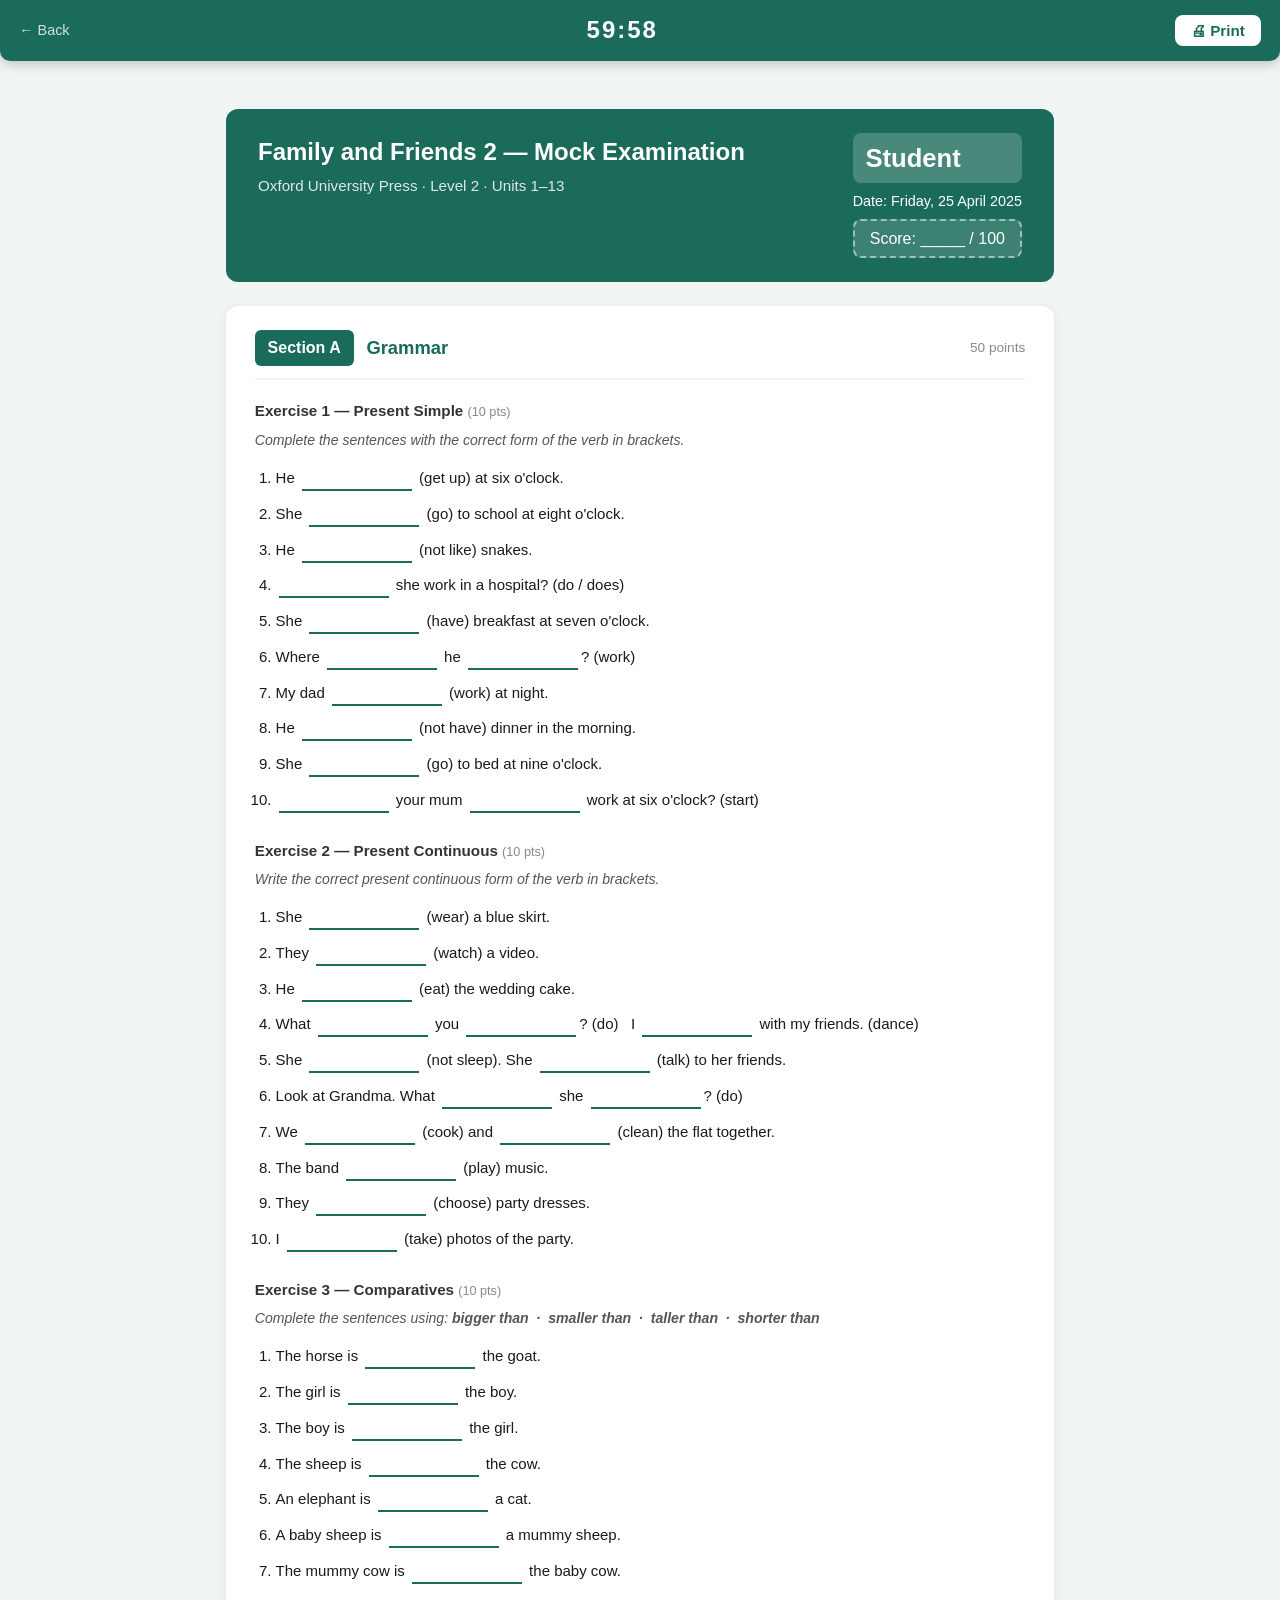
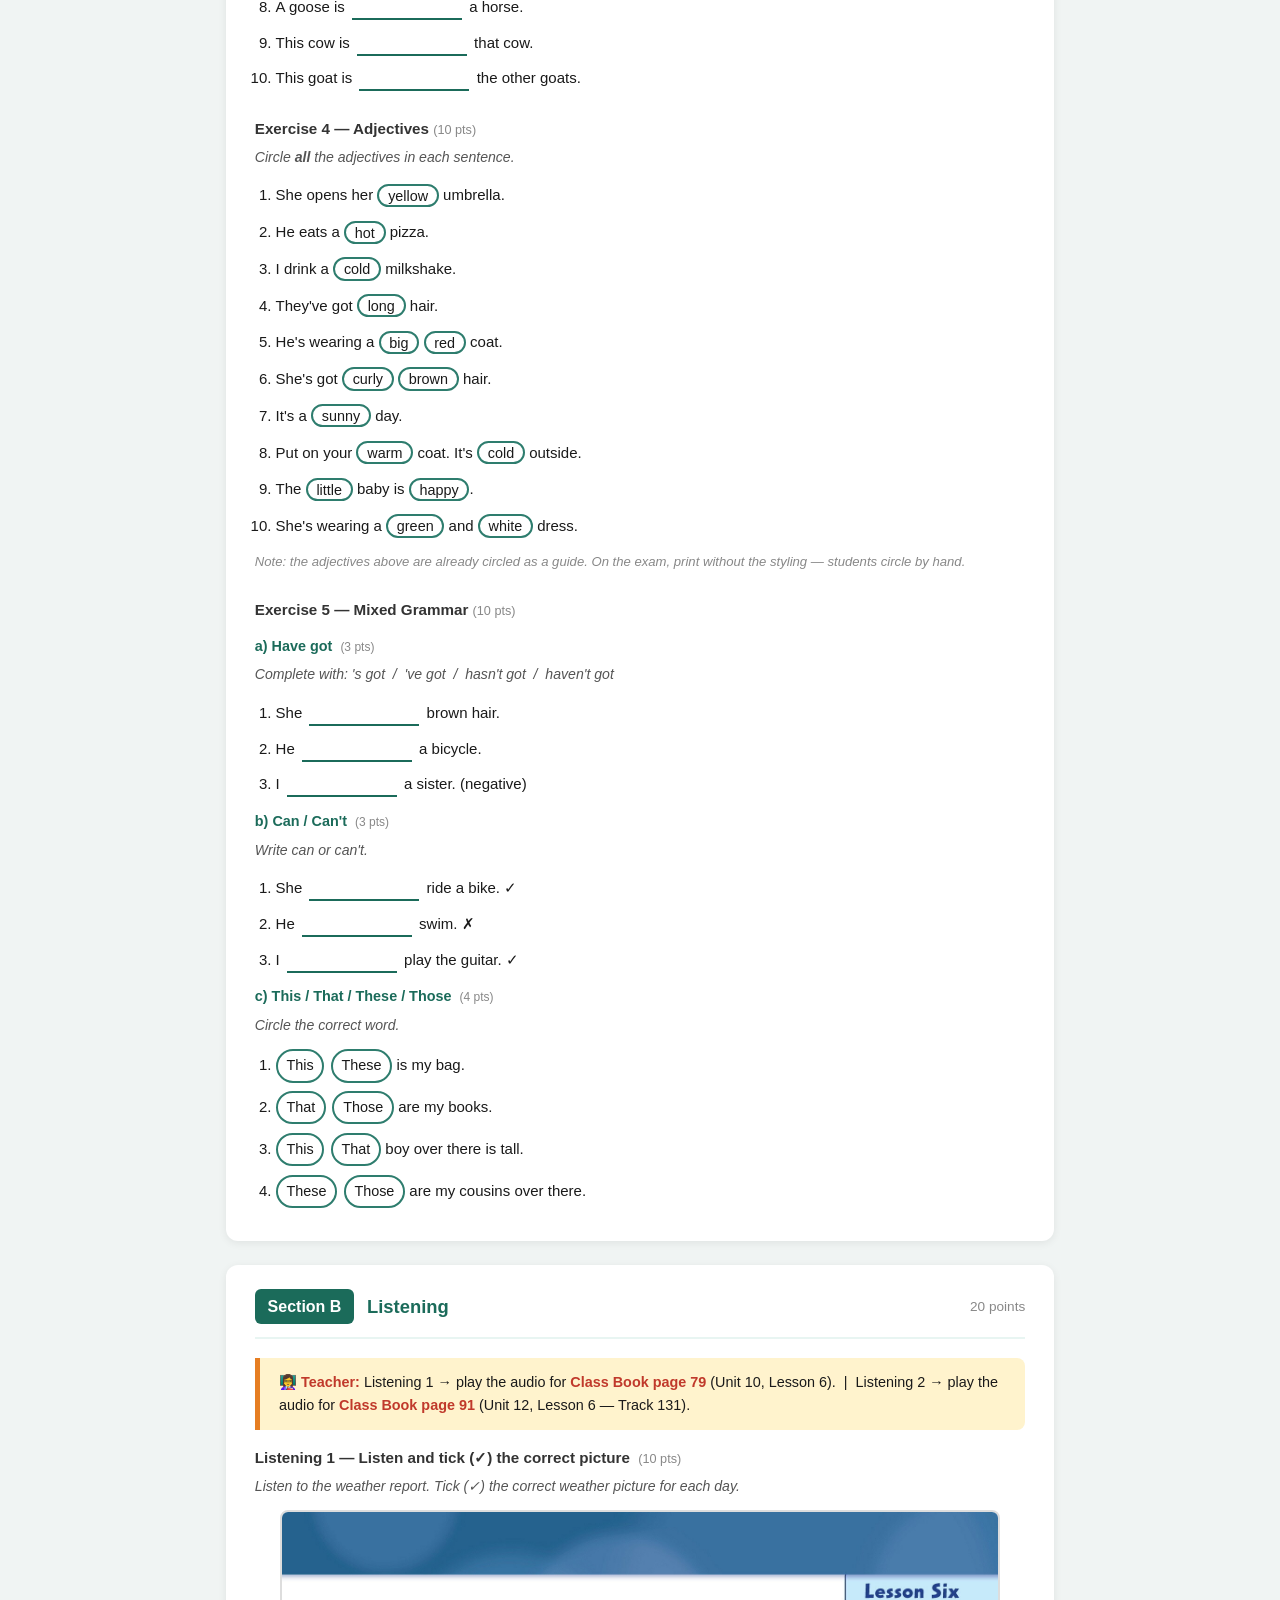
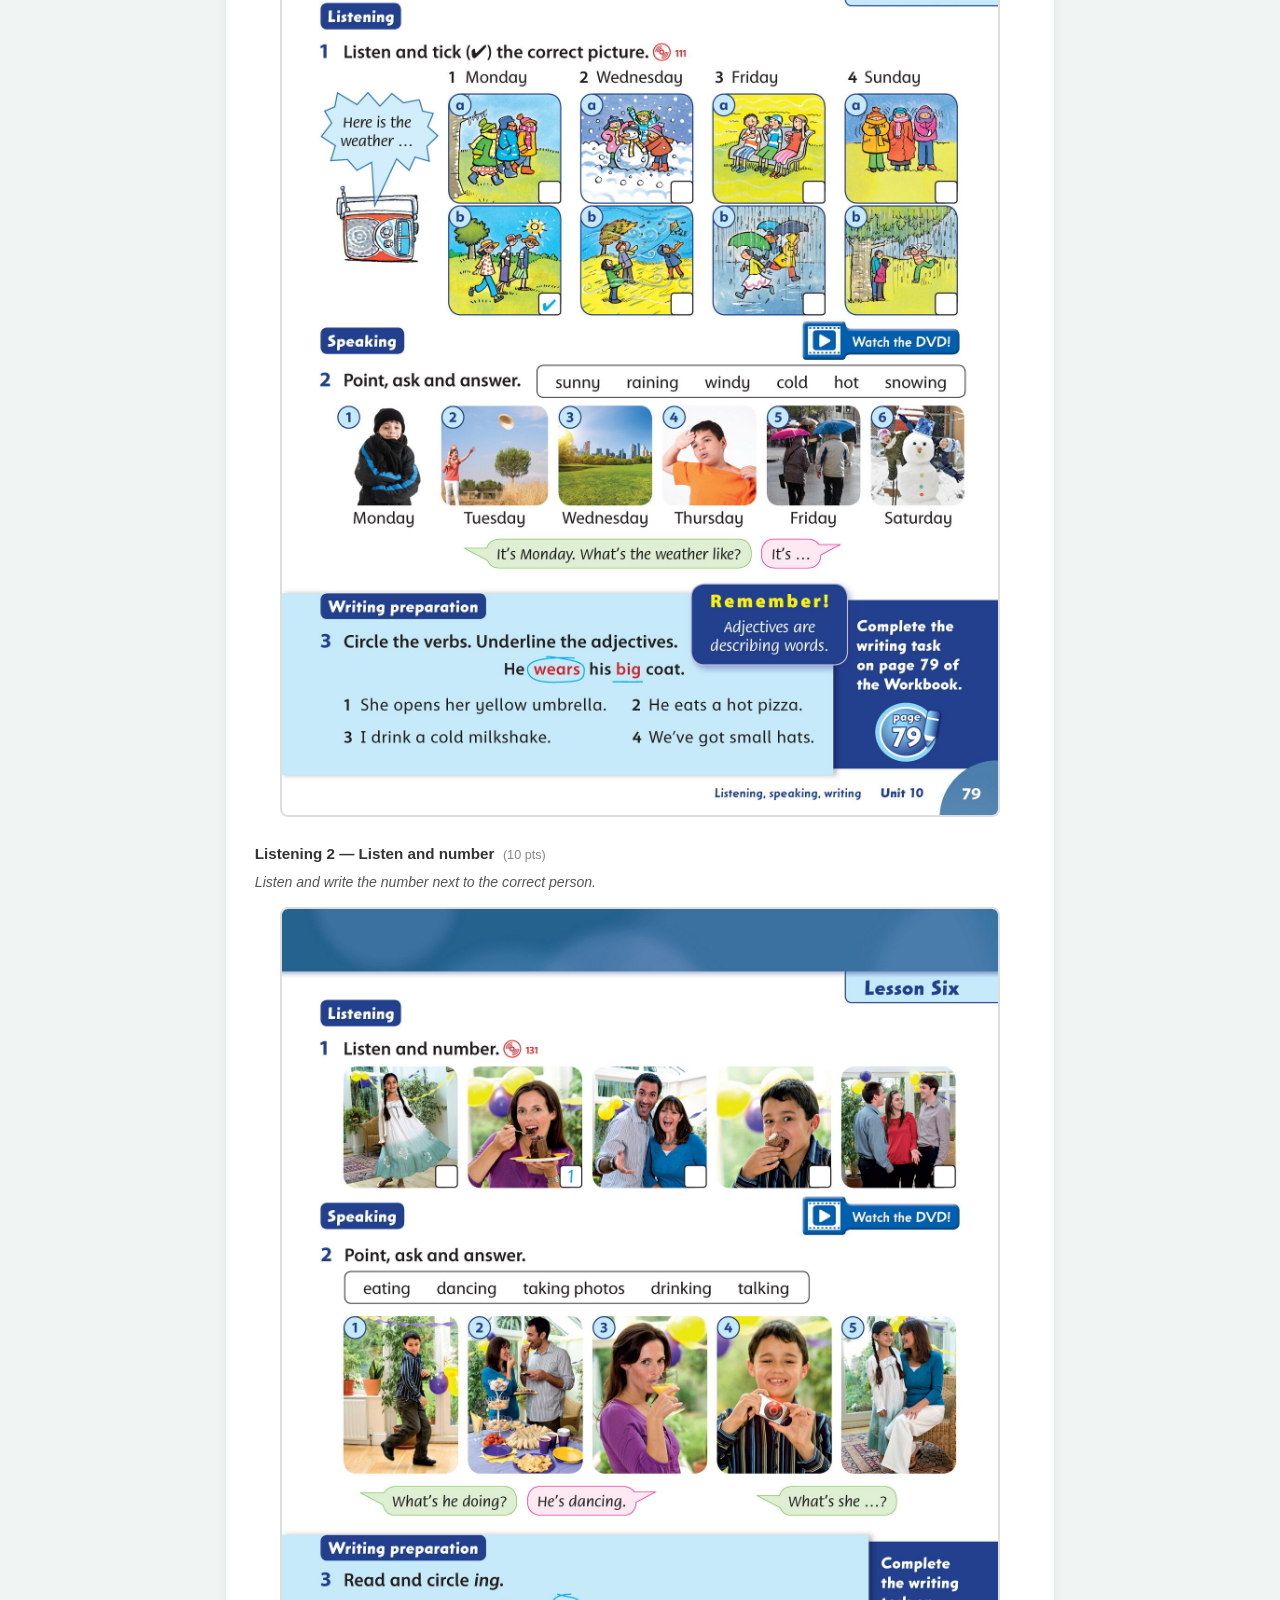
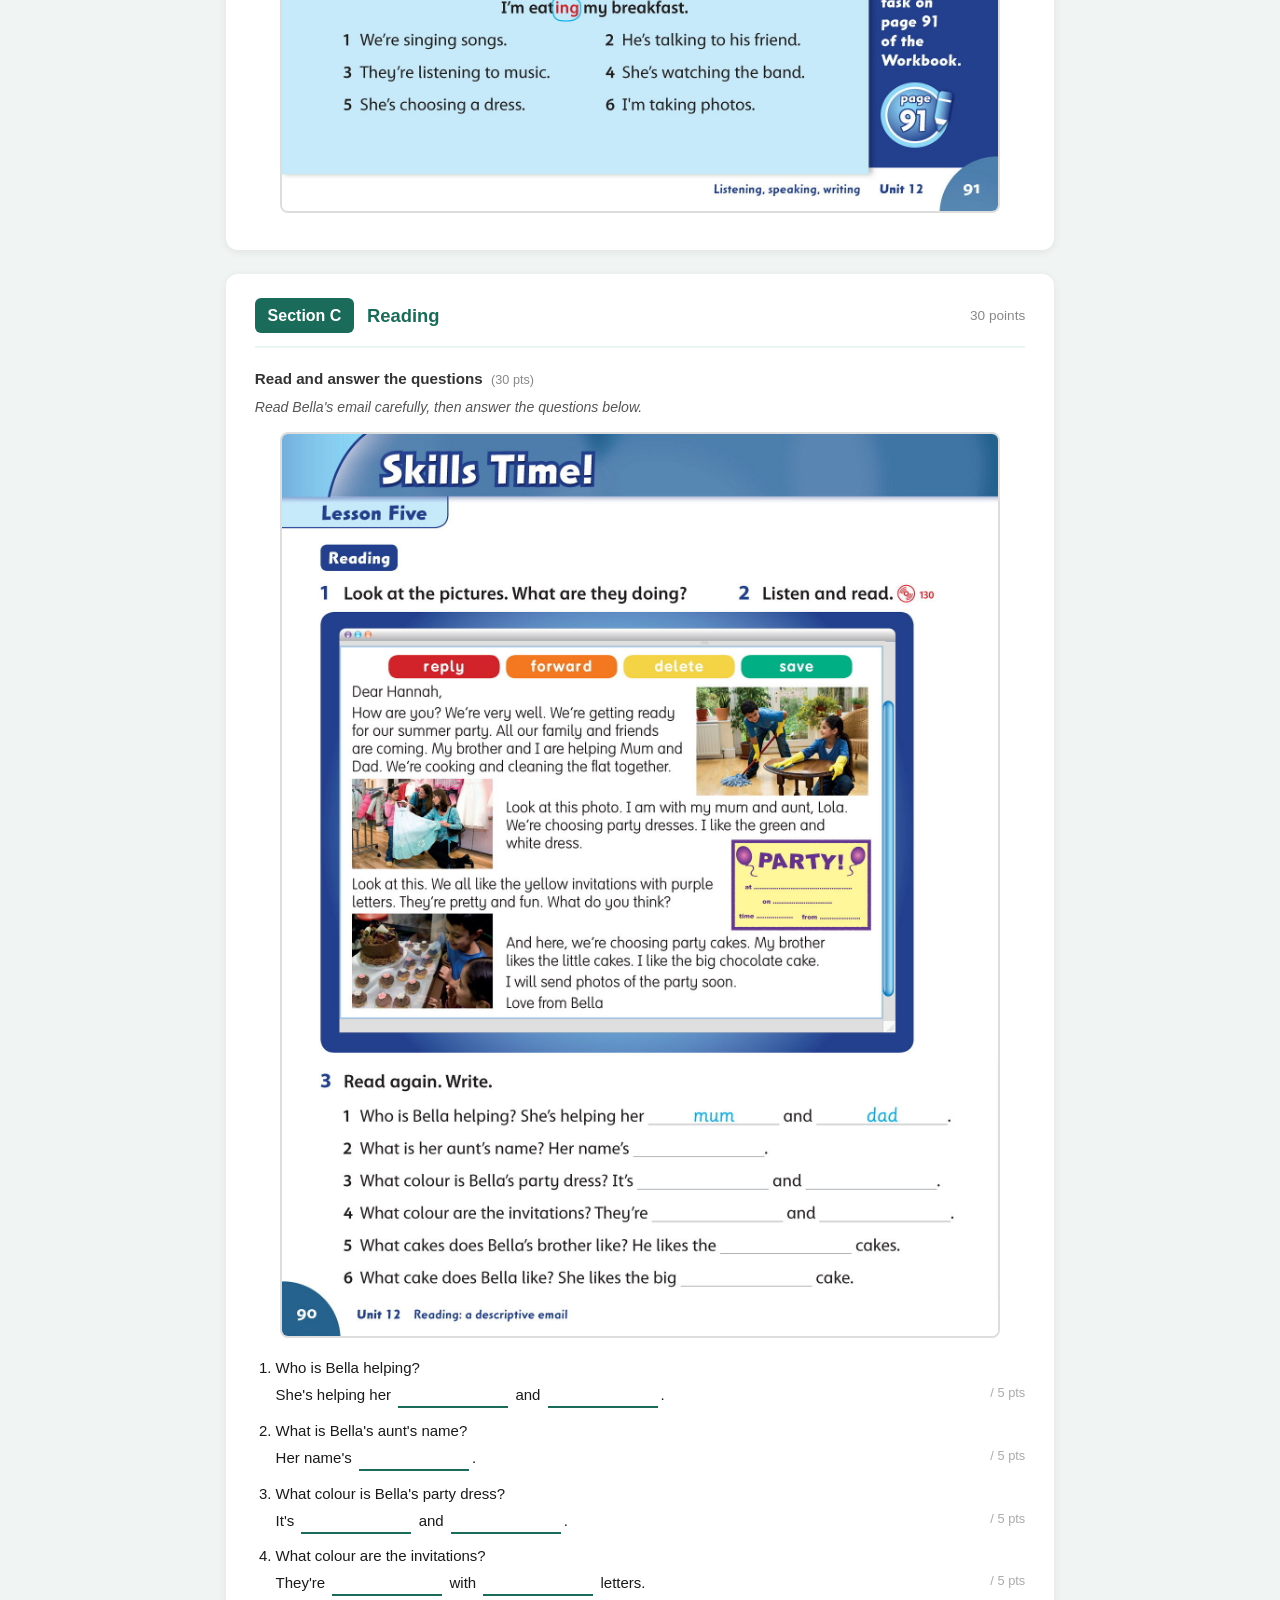
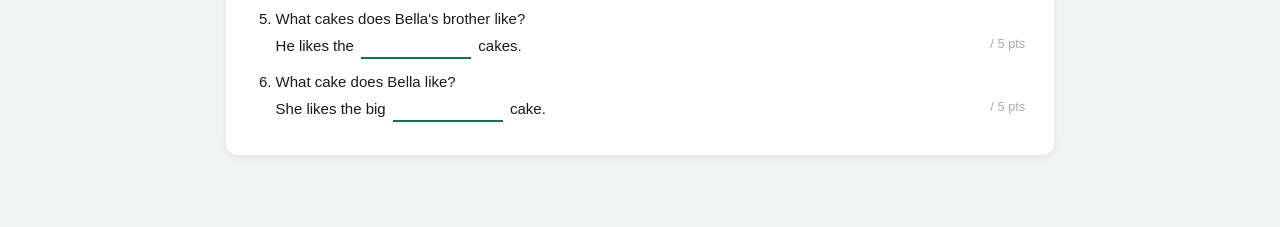
==== exam.html @ 2bf09432 "Add Family and Friends 2 mock exam for Yahya, Mohammed, Mehmet, Feysal HTML/CSS/JS mock exam coverin" ====
<!DOCTYPE html>
<html lang="en">
<head>
  <meta charset="UTF-8">
  <meta name="viewport" content="width=device-width, initial-scale=1.0">
  <title>Mock Exam</title>
  <link rel="stylesheet" href="css/style.css">
</head>
<body>

  <!-- Sticky toolbar (hidden on print) -->
  <div class="toolbar">
    <a href="index.html" class="back-link">← Back</a>
    <span id="timer">60:00</span>
    <button id="print-btn" class="print-btn">🖨 Print</button>
  </div>

  <div class="exam-wrapper">

    <!-- Exam header -->
    <div class="exam-header">
      <div>
        <h1>Family and Friends 2 — Mock Examination</h1>
        <p class="level">Oxford University Press · Level 2 · Units 1–13</p>
      </div>
      <div class="exam-meta">
        <span class="student-name-display" id="student-name">Student</span>
        <span>Date: Friday, 25 April 2025</span>
        <span class="score-box">Score: _____ / 100</span>
      </div>
    </div>

    <!-- ══════════════════════════════════════════════
         SECTION A — GRAMMAR  (50 pts)
    ══════════════════════════════════════════════ -->
    <div class="section">
      <div class="section-header">
        <span class="section-badge">Section A</span>
        <h2>Grammar</h2>
        <span class="pts">50 points</span>
      </div>

      <!-- Exercise 1 – Present Simple -->
      <div class="exercise">
        <h3>Exercise 1 — Present Simple <small style="font-weight:400;color:#888;">(10 pts)</small></h3>
        <p class="instruction">Complete the sentences with the correct form of the verb in brackets.</p>
        <ol>
          <li>He <span class="blank"></span> (get up) at six o'clock.</li>
          <li>She <span class="blank"></span> (go) to school at eight o'clock.</li>
          <li>He <span class="blank"></span> (not like) snakes.</li>
          <li><span class="blank"></span> she work in a hospital? (do / does)</li>
          <li>She <span class="blank"></span> (have) breakfast at seven o'clock.</li>
          <li>Where <span class="blank"></span> he <span class="blank"></span>? (work)</li>
          <li>My dad <span class="blank"></span> (work) at night.</li>
          <li>He <span class="blank"></span> (not have) dinner in the morning.</li>
          <li>She <span class="blank"></span> (go) to bed at nine o'clock.</li>
          <li><span class="blank"></span> your mum <span class="blank"></span> work at six o'clock? (start)</li>
        </ol>
      </div>

      <!-- Exercise 2 – Present Continuous -->
      <div class="exercise">
        <h3>Exercise 2 — Present Continuous <small style="font-weight:400;color:#888;">(10 pts)</small></h3>
        <p class="instruction">Write the correct present continuous form of the verb in brackets.</p>
        <ol>
          <li>She <span class="blank"></span> (wear) a blue skirt.</li>
          <li>They <span class="blank"></span> (watch) a video.</li>
          <li>He <span class="blank"></span> (eat) the wedding cake.</li>
          <li>What <span class="blank"></span> you <span class="blank"></span>? (do) &nbsp; I <span class="blank"></span> with my friends. (dance)</li>
          <li>She <span class="blank"></span> (not sleep). She <span class="blank"></span> (talk) to her friends.</li>
          <li>Look at Grandma. What <span class="blank"></span> she <span class="blank"></span>? (do)</li>
          <li>We <span class="blank"></span> (cook) and <span class="blank"></span> (clean) the flat together.</li>
          <li>The band <span class="blank"></span> (play) music.</li>
          <li>They <span class="blank"></span> (choose) party dresses.</li>
          <li>I <span class="blank"></span> (take) photos of the party.</li>
        </ol>
      </div>

      <!-- Exercise 3 – Comparatives -->
      <div class="exercise">
        <h3>Exercise 3 — Comparatives <small style="font-weight:400;color:#888;">(10 pts)</small></h3>
        <p class="instruction">Complete the sentences using: <strong>bigger than &nbsp;·&nbsp; smaller than &nbsp;·&nbsp; taller than &nbsp;·&nbsp; shorter than</strong></p>
        <ol>
          <li>The horse is <span class="blank"></span> the goat.</li>
          <li>The girl is <span class="blank"></span> the boy.</li>
          <li>The boy is <span class="blank"></span> the girl.</li>
          <li>The sheep is <span class="blank"></span> the cow.</li>
          <li>An elephant is <span class="blank"></span> a cat.</li>
          <li>A baby sheep is <span class="blank"></span> a mummy sheep.</li>
          <li>The mummy cow is <span class="blank"></span> the baby cow.</li>
          <li>A goose is <span class="blank"></span> a horse.</li>
          <li>This cow is <span class="blank"></span> that cow.</li>
          <li>This goat is <span class="blank"></span> the other goats.</li>
        </ol>
      </div>

      <!-- Exercise 4 – Adjectives -->
      <div class="exercise">
        <h3>Exercise 4 — Adjectives <small style="font-weight:400;color:#888;">(10 pts)</small></h3>
        <p class="instruction">Circle <strong>all</strong> the adjectives in each sentence.</p>
        <ol>
          <li>She opens her <span class="choice">yellow</span> umbrella.</li>
          <li>He eats a <span class="choice">hot</span> pizza.</li>
          <li>I drink a <span class="choice">cold</span> milkshake.</li>
          <li>They've got <span class="choice">long</span> hair.</li>
          <li>He's wearing a <span class="choice">big</span> <span class="choice">red</span> coat.</li>
          <li>She's got <span class="choice">curly</span> <span class="choice">brown</span> hair.</li>
          <li>It's a <span class="choice">sunny</span> day.</li>
          <li>Put on your <span class="choice">warm</span> coat. It's <span class="choice">cold</span> outside.</li>
          <li>The <span class="choice">little</span> baby is <span class="choice">happy</span>.</li>
          <li>She's wearing a <span class="choice">green</span> and <span class="choice">white</span> dress.</li>
        </ol>
        <p style="margin-top:.7rem;font-size:.82rem;color:#888;font-style:italic;">Note: the adjectives above are already circled as a guide. On the exam, print without the styling — students circle by hand.</p>
      </div>

      <!-- Exercise 5 – Mixed -->
      <div class="exercise">
        <h3>Exercise 5 — Mixed Grammar <small style="font-weight:400;color:#888;">(10 pts)</small></h3>

        <p class="sub-label">a) Have got &nbsp;<small style="font-weight:400;color:#888;">(3 pts)</small></p>
        <p class="instruction">Complete with: <em>'s got &nbsp;/&nbsp; 've got &nbsp;/&nbsp; hasn't got &nbsp;/&nbsp; haven't got</em></p>
        <ol>
          <li>She <span class="blank"></span> brown hair.</li>
          <li>He <span class="blank"></span> a bicycle.</li>
          <li>I <span class="blank"></span> a sister. (negative)</li>
        </ol>

        <p class="sub-label">b) Can / Can't &nbsp;<small style="font-weight:400;color:#888;">(3 pts)</small></p>
        <p class="instruction">Write <em>can</em> or <em>can't</em>.</p>
        <ol>
          <li>She <span class="blank"></span> ride a bike. ✓</li>
          <li>He <span class="blank"></span> swim. ✗</li>
          <li>I <span class="blank"></span> play the guitar. ✓</li>
        </ol>

        <p class="sub-label">c) This / That / These / Those &nbsp;<small style="font-weight:400;color:#888;">(4 pts)</small></p>
        <p class="instruction">Circle the correct word.</p>
        <ol>
          <li><span class="choices"><span class="choice">This</span><span class="choice">These</span></span> is my bag.</li>
          <li><span class="choices"><span class="choice">That</span><span class="choice">Those</span></span> are my books.</li>
          <li><span class="choices"><span class="choice">This</span><span class="choice">That</span></span> boy over there is tall.</li>
          <li><span class="choices"><span class="choice">These</span><span class="choice">Those</span></span> are my cousins over there.</li>
        </ol>
      </div>
    </div><!-- /Section A -->


    <!-- ══════════════════════════════════════════════
         SECTION B — LISTENING  (20 pts)
    ══════════════════════════════════════════════ -->
    <div class="section section-listening">
      <div class="section-header">
        <span class="section-badge">Section B</span>
        <h2>Listening</h2>
        <span class="pts">20 points</span>
      </div>

      <!-- Teacher note – hidden on print -->
      <div class="teacher-note">
        <strong>👩‍🏫 Teacher:</strong>
        Listening 1 → play the audio for <strong>Class Book page 79</strong> (Unit 10, Lesson 6). &nbsp;|&nbsp;
        Listening 2 → play the audio for <strong>Class Book page 91</strong> (Unit 12, Lesson 6 — Track 131).
      </div>

      <!-- Listening 1 -->
      <div class="exercise">
        <h3>Listening 1 — Listen and tick (✓) the correct picture &nbsp;<small style="font-weight:400;color:#888;">(10 pts)</small></h3>
        <p class="instruction">Listen to the weather report. Tick (✓) the correct weather picture for each day.</p>
        <img src="images/listening1.jpg" alt="Listening Exercise 1 — Weather" class="exercise-img">
      </div>

      <!-- Listening 2 -->
      <div class="exercise">
        <h3>Listening 2 — Listen and number &nbsp;<small style="font-weight:400;color:#888;">(10 pts)</small></h3>
        <p class="instruction">Listen and write the number next to the correct person.</p>
        <img src="images/listening2.jpg" alt="Listening Exercise 2 — Party activities" class="exercise-img">
      </div>
    </div><!-- /Section B -->


    <!-- ══════════════════════════════════════════════
         SECTION C — READING  (30 pts)
    ══════════════════════════════════════════════ -->
    <div class="section section-reading">
      <div class="section-header">
        <span class="section-badge">Section C</span>
        <h2>Reading</h2>
        <span class="pts">30 points</span>
      </div>

      <div class="exercise">
        <h3>Read and answer the questions &nbsp;<small style="font-weight:400;color:#888;">(30 pts)</small></h3>
        <p class="instruction">Read Bella's email carefully, then answer the questions below.</p>

        <img src="images/reading.jpg" alt="Reading — Bella's email" class="exercise-img">

        <ol class="reading-questions">
          <li>
            Who is Bella helping? <br>
            She's helping her <span class="blank"></span> and <span class="blank"></span>.
            <span style="float:right;color:#aaa;font-size:.8rem;">/ 5 pts</span>
          </li>
          <li>
            What is Bella's aunt's name? <br>
            Her name's <span class="blank"></span>.
            <span style="float:right;color:#aaa;font-size:.8rem;">/ 5 pts</span>
          </li>
          <li>
            What colour is Bella's party dress? <br>
            It's <span class="blank"></span> and <span class="blank"></span>.
            <span style="float:right;color:#aaa;font-size:.8rem;">/ 5 pts</span>
          </li>
          <li>
            What colour are the invitations? <br>
            They're <span class="blank"></span> with <span class="blank"></span> letters.
            <span style="float:right;color:#aaa;font-size:.8rem;">/ 5 pts</span>
          </li>
          <li>
            What cakes does Bella's brother like? <br>
            He likes the <span class="blank"></span> cakes.
            <span style="float:right;color:#aaa;font-size:.8rem;">/ 5 pts</span>
          </li>
          <li>
            What cake does Bella like? <br>
            She likes the big <span class="blank"></span> cake.
            <span style="float:right;color:#aaa;font-size:.8rem;">/ 5 pts</span>
          </li>
        </ol>
      </div>
    </div><!-- /Section C -->

  </div><!-- /exam-wrapper -->

  <script src="js/script.js"></script>
</body>
</html>
---- css/style.css ----
/* ─── Reset & Base ─────────────────────────────────────── */
*, *::before, *::after { box-sizing: border-box; margin: 0; padding: 0; }

body {
  font-family: 'Segoe UI', Arial, sans-serif;
  background: #f0f4f3;
  color: #1a1a1a;
  font-size: 15px;
  line-height: 1.6;
}

/* ─── Index Page ────────────────────────────────────────── */
.index-page {
  min-height: 100vh;
  display: flex;
  flex-direction: column;
  align-items: center;
  justify-content: center;
  padding: 2rem;
  background: linear-gradient(135deg, #1b6b5a 0%, #2e7d6e 60%, #4caf8a 100%);
}

.index-page h1 {
  color: #fff;
  font-size: 2rem;
  text-align: center;
  margin-bottom: .4rem;
  text-shadow: 0 2px 4px rgba(0,0,0,.3);
}

.index-page .subtitle {
  color: rgba(255,255,255,.85);
  font-size: 1.1rem;
  margin-bottom: 2.5rem;
  text-align: center;
}

.student-grid {
  display: grid;
  grid-template-columns: repeat(2, 1fr);
  gap: 1.2rem;
  width: 100%;
  max-width: 520px;
}

.student-btn {
  display: block;
  padding: 1.4rem 1rem;
  background: #fff;
  color: #1b6b5a;
  border-radius: 14px;
  text-align: center;
  text-decoration: none;
  font-size: 1.3rem;
  font-weight: 700;
  letter-spacing: .5px;
  box-shadow: 0 4px 18px rgba(0,0,0,.18);
  transition: transform .15s, box-shadow .15s;
}

.student-btn:hover {
  transform: translateY(-3px);
  box-shadow: 0 8px 26px rgba(0,0,0,.25);
}

.student-btn .emoji { font-size: 1.8rem; display: block; margin-bottom: .3rem; }

/* ─── Exam Page ─────────────────────────────────────────── */
.exam-wrapper {
  max-width: 860px;
  margin: 0 auto;
  padding: 1.5rem 1rem 3rem;
}

/* Sticky toolbar (screen only) */
.toolbar {
  position: sticky;
  top: 0;
  z-index: 100;
  background: #1b6b5a;
  color: #fff;
  display: flex;
  align-items: center;
  justify-content: space-between;
  padding: .7rem 1.2rem;
  border-radius: 0 0 10px 10px;
  margin-bottom: 1.5rem;
  box-shadow: 0 3px 12px rgba(0,0,0,.2);
}

.toolbar .back-link {
  color: rgba(255,255,255,.8);
  text-decoration: none;
  font-size: .9rem;
}
.toolbar .back-link:hover { color: #fff; }

#timer {
  font-size: 1.5rem;
  font-weight: 700;
  font-variant-numeric: tabular-nums;
  letter-spacing: 2px;
}

#timer.warning { color: #ff6b6b; animation: pulse 1s infinite; }
@keyframes pulse { 0%,100% { opacity:1; } 50% { opacity:.5; } }

.print-btn {
  background: #fff;
  color: #1b6b5a;
  border: none;
  border-radius: 8px;
  padding: .45rem 1rem;
  font-weight: 700;
  cursor: pointer;
  font-size: .95rem;
}
.print-btn:hover { background: #e8f5f2; }

/* Exam header card */
.exam-header {
  background: #1b6b5a;
  color: #fff;
  border-radius: 12px;
  padding: 1.5rem 2rem;
  margin-bottom: 1.5rem;
  display: grid;
  grid-template-columns: 1fr auto;
  gap: .8rem;
  align-items: start;
}

.exam-header h1 { font-size: 1.5rem; margin-bottom: .2rem; }
.exam-header .level { font-size: .95rem; opacity: .85; }

.exam-meta { display: flex; flex-direction: column; gap: .4rem; font-size: .9rem; }
.exam-meta span { white-space: nowrap; }
.meta-row { display: flex; gap: 1.5rem; align-items: center; }

.student-name-display {
  font-size: 1.6rem;
  font-weight: 800;
  background: rgba(255,255,255,.2);
  padding: .3rem .8rem;
  border-radius: 8px;
}

.score-box {
  font-size: 1rem;
  background: rgba(255,255,255,.15);
  border: 2px dashed rgba(255,255,255,.5);
  padding: .3rem .8rem;
  border-radius: 8px;
  min-width: 110px;
  text-align: center;
}

/* Teacher note banner */
.teacher-note {
  background: #fff3cd;
  border-left: 5px solid #e67e22;
  padding: .8rem 1.2rem;
  margin-bottom: 1rem;
  border-radius: 0 8px 8px 0;
  font-size: .9rem;
}
.teacher-note strong { color: #c0392b; }

/* ─── Sections ──────────────────────────────────────────── */
.section {
  background: #fff;
  border-radius: 12px;
  padding: 1.5rem 1.8rem;
  margin-bottom: 1.5rem;
  box-shadow: 0 2px 8px rgba(0,0,0,.07);
}

.section-header {
  display: flex;
  align-items: center;
  gap: .8rem;
  margin-bottom: 1.2rem;
  padding-bottom: .8rem;
  border-bottom: 2px solid #e8f5f2;
}

.section-badge {
  background: #1b6b5a;
  color: #fff;
  font-weight: 800;
  font-size: 1rem;
  padding: .3rem .8rem;
  border-radius: 6px;
  white-space: nowrap;
}

.section-header h2 { font-size: 1.15rem; color: #1b6b5a; }
.section-header .pts { margin-left: auto; font-size: .85rem; color: #888; white-space: nowrap; }

/* Exercise blocks */
.exercise { margin-bottom: 1.6rem; }
.exercise:last-child { margin-bottom: 0; }

.exercise h3 {
  font-size: .95rem;
  font-weight: 700;
  color: #333;
  margin-bottom: .3rem;
}

.exercise .instruction {
  font-style: italic;
  color: #555;
  font-size: .88rem;
  margin-bottom: .8rem;
}

.exercise ol { padding-left: 1.3rem; }
.exercise ol li { margin-bottom: .55rem; line-height: 1.8; }
.exercise ul { padding-left: 1.3rem; }
.exercise ul li { margin-bottom: .4rem; }

/* Answer blanks */
.blank {
  display: inline-block;
  border-bottom: 2px solid #1b6b5a;
  min-width: 110px;
  height: 1.4em;
  vertical-align: bottom;
  margin: 0 3px;
  background: transparent;
}

/* Circle choices */
.choices {
  display: inline-flex;
  gap: .4rem;
  flex-wrap: wrap;
}
.choice {
  border: 2px solid #2e7d6e;
  border-radius: 20px;
  padding: .1rem .55rem;
  font-size: .9rem;
  cursor: default;
}

/* Sub-exercise label */
.sub-label {
  font-weight: 700;
  font-size: .9rem;
  margin: .8rem 0 .35rem;
  color: #1b6b5a;
}

/* Tick table for listening */
.tick-table {
  width: 100%;
  border-collapse: collapse;
  font-size: .9rem;
  margin-top: .5rem;
}
.tick-table th, .tick-table td {
  border: 1.5px solid #ccc;
  padding: .45rem .7rem;
  text-align: center;
}
.tick-table th { background: #e8f5f2; font-weight: 700; }
.tick-table .tick-cell { width: 60px; }

/* Number boxes for listening 2 */
.number-boxes {
  display: flex;
  gap: .8rem;
  flex-wrap: wrap;
  margin-top: .5rem;
}
.number-box {
  border: 2px solid #2e7d6e;
  border-radius: 8px;
  padding: .4rem .8rem;
  font-size: .9rem;
  min-width: 90px;
  text-align: center;
}
.number-box .num-blank {
  display: block;
  width: 32px;
  height: 32px;
  border: 1.5px solid #333;
  margin: .3rem auto 0;
  border-radius: 4px;
}

/* Listening / Reading images */
.exercise-img {
  width: 100%;
  max-width: 720px;
  border-radius: 8px;
  border: 2px solid #ddd;
  display: block;
  margin: .8rem auto;
}

/* Reading answer lines */
.reading-questions { margin-top: 1rem; }
.reading-questions li { margin-bottom: 1rem; }

/* ─── Print ──────────────────────────────────────────────── */
@media print {
  body { background: #fff; font-size: 12pt; }

  .toolbar { display: none !important; }
  .teacher-note { display: none !important; }

  .exam-wrapper { max-width: 100%; padding: 0; }

  .exam-header {
    background: #1b6b5a !important;
    -webkit-print-color-adjust: exact;
    print-color-adjust: exact;
    border-radius: 0;
    margin-bottom: 1rem;
  }

  .section {
    box-shadow: none;
    border: 1.5px solid #ccc;
    border-radius: 0;
    break-inside: avoid;
    margin-bottom: 1rem;
  }

  .section-badge {
    background: #1b6b5a !important;
    -webkit-print-color-adjust: exact;
    print-color-adjust: exact;
  }

  .exercise-img { max-width: 100%; }

  .blank {
    border-bottom: 1.5px solid #000;
    min-width: 100px;
  }

  .choice { border-color: #000; }

  .section-header { border-bottom-color: #999; }

  /* Force section B and C to start on new pages */
  .section-listening { break-before: page; }
  .section-reading { break-before: page; }
}
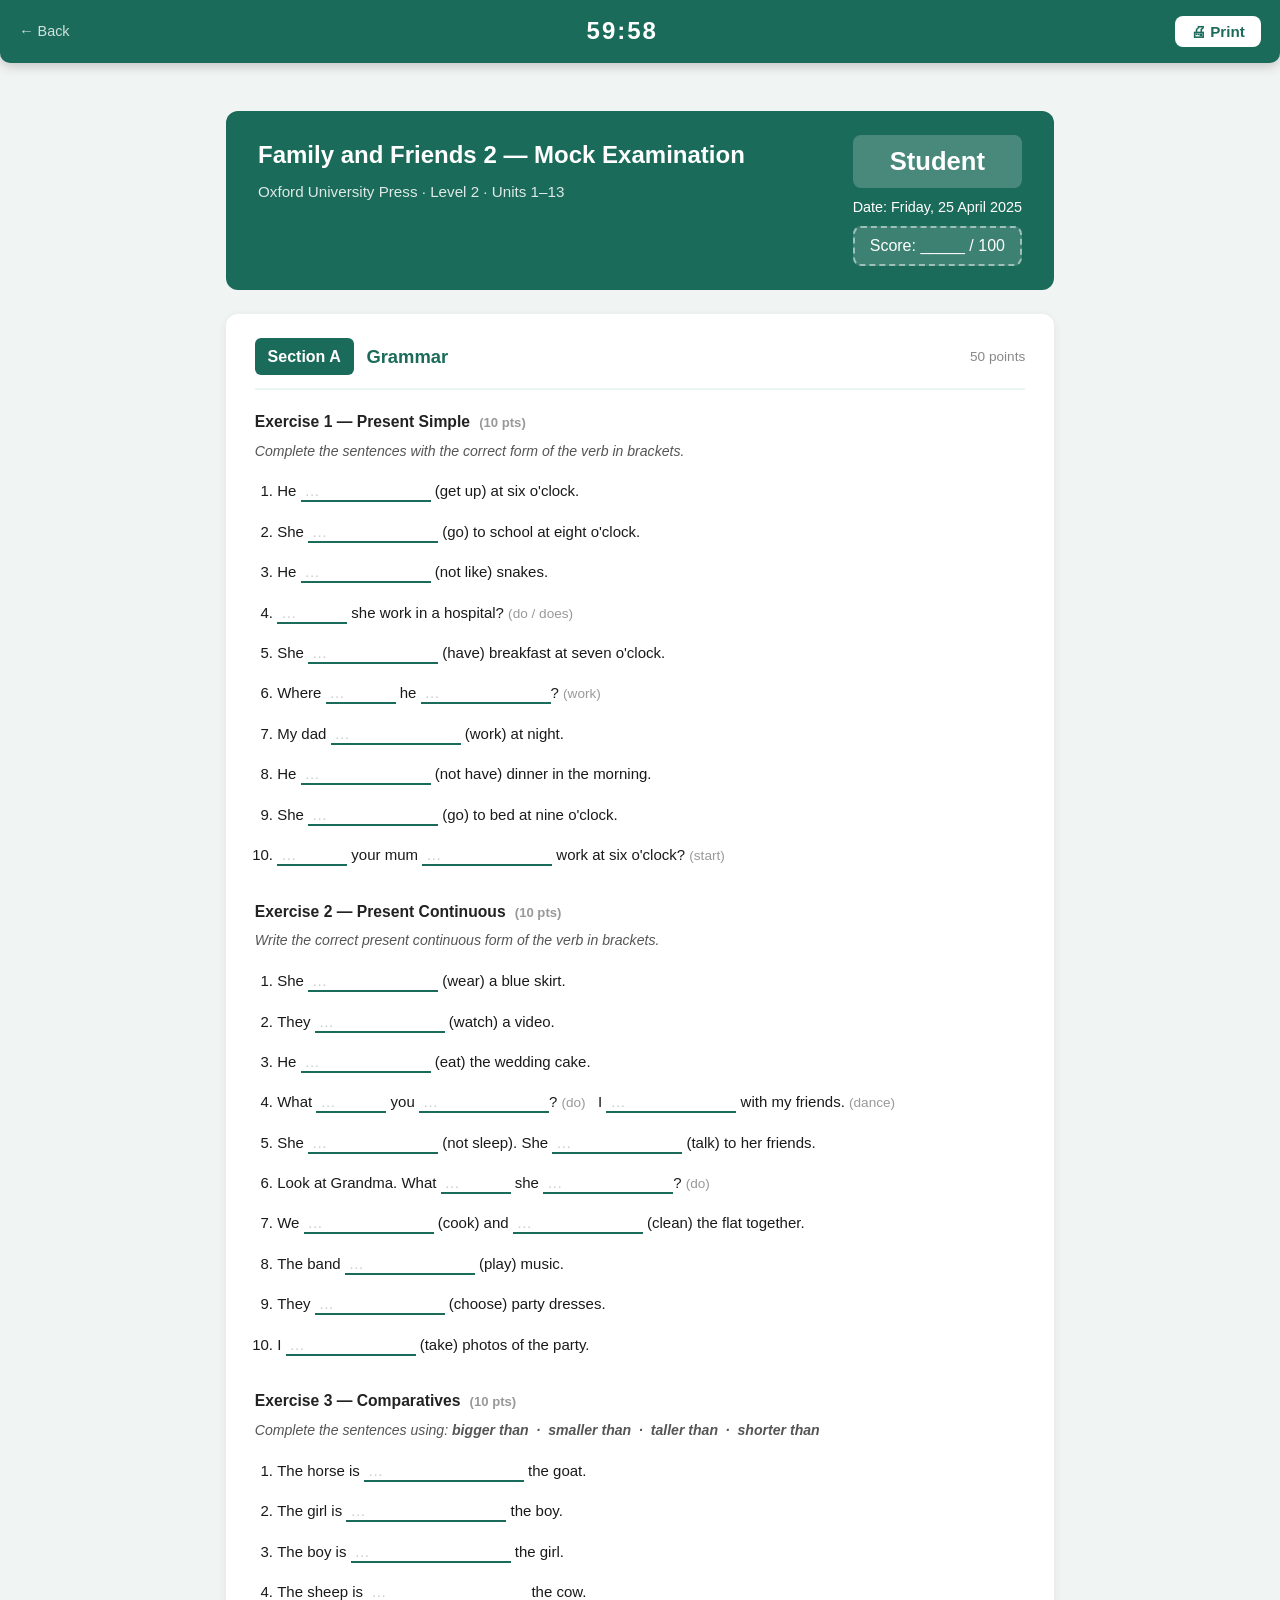
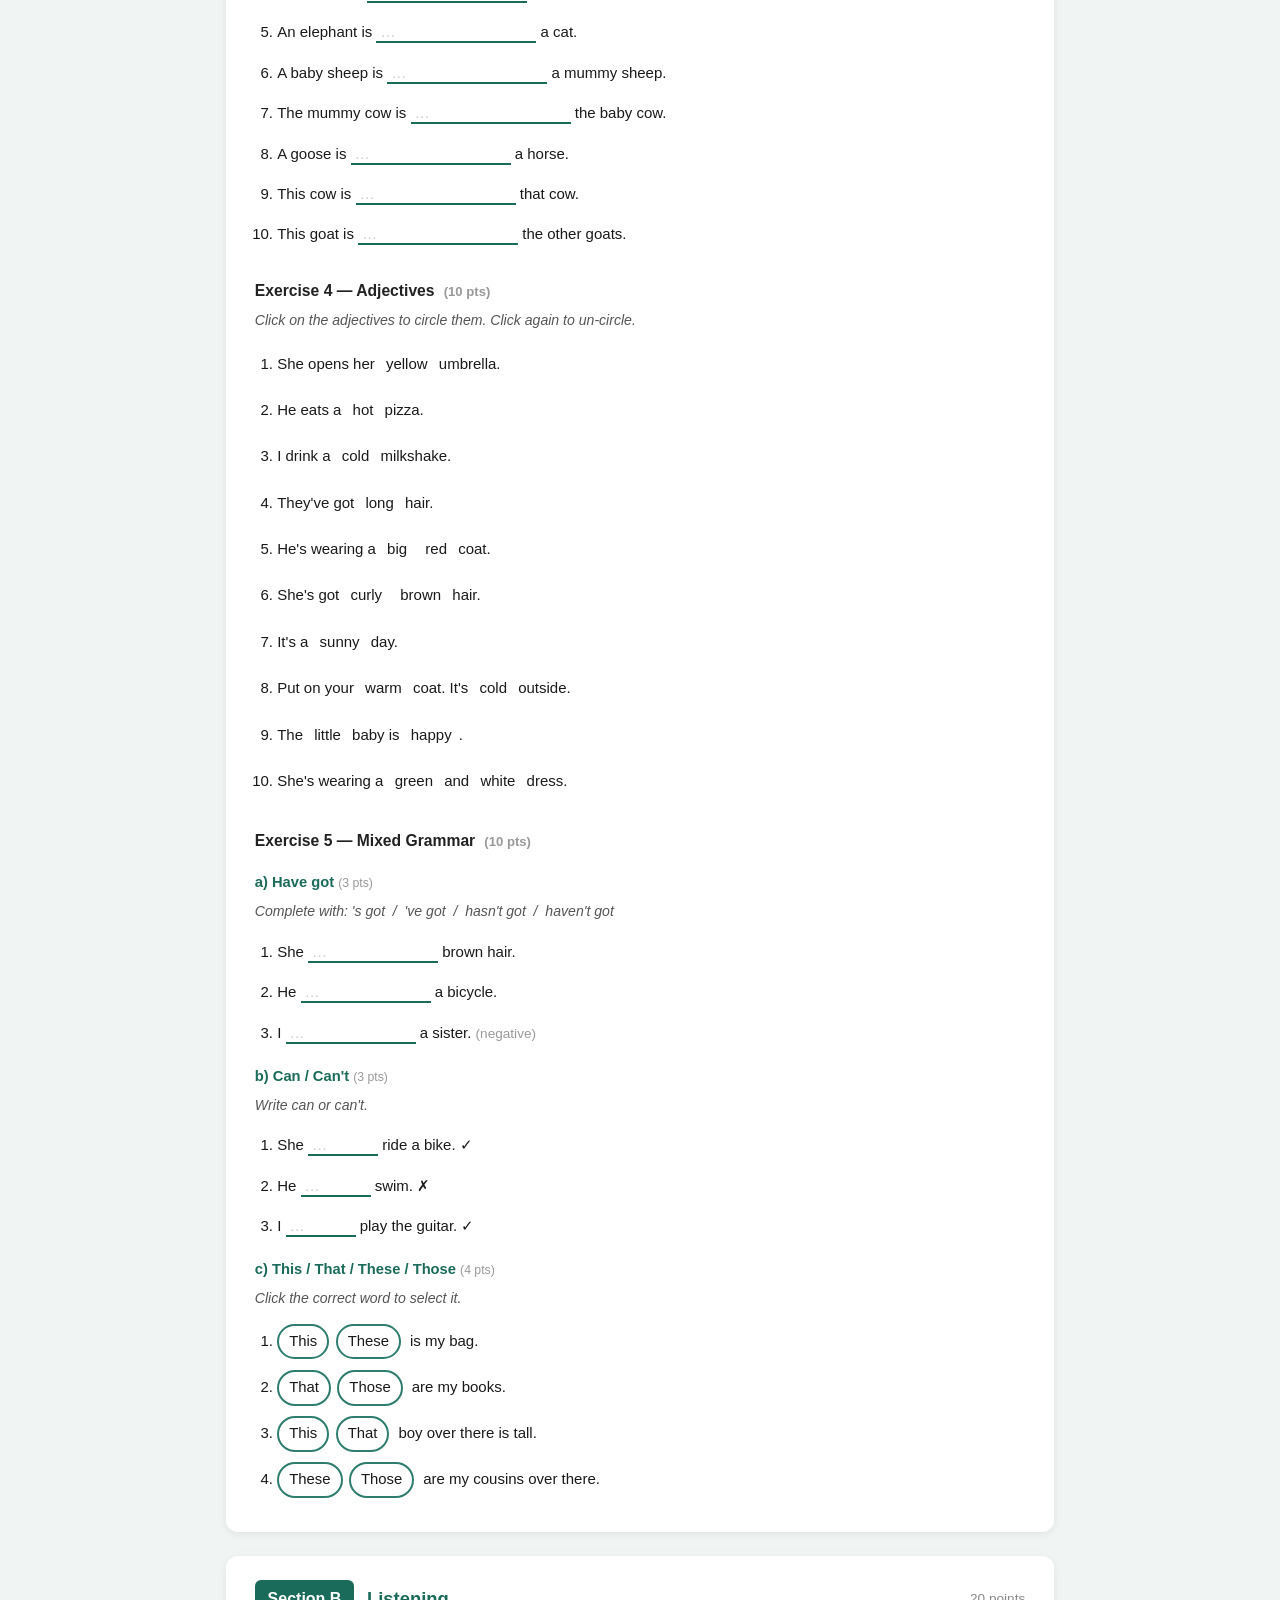
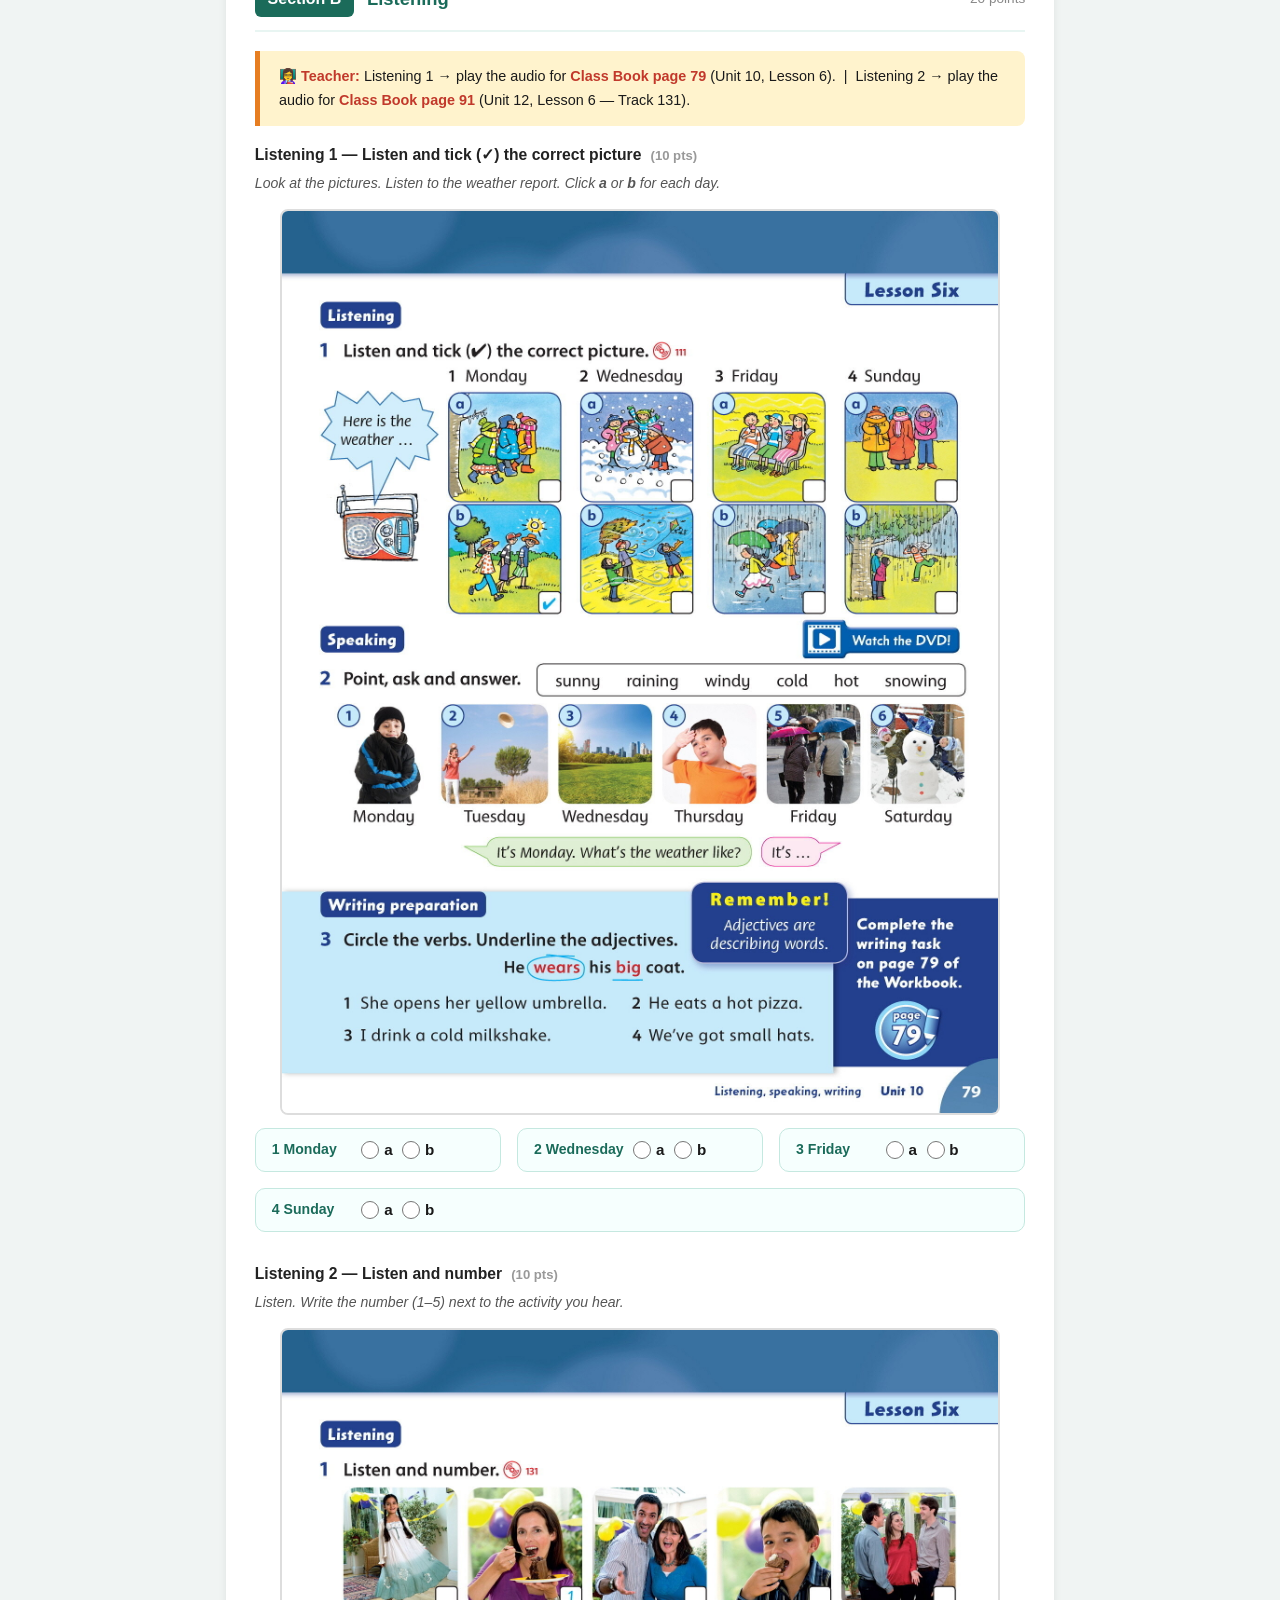
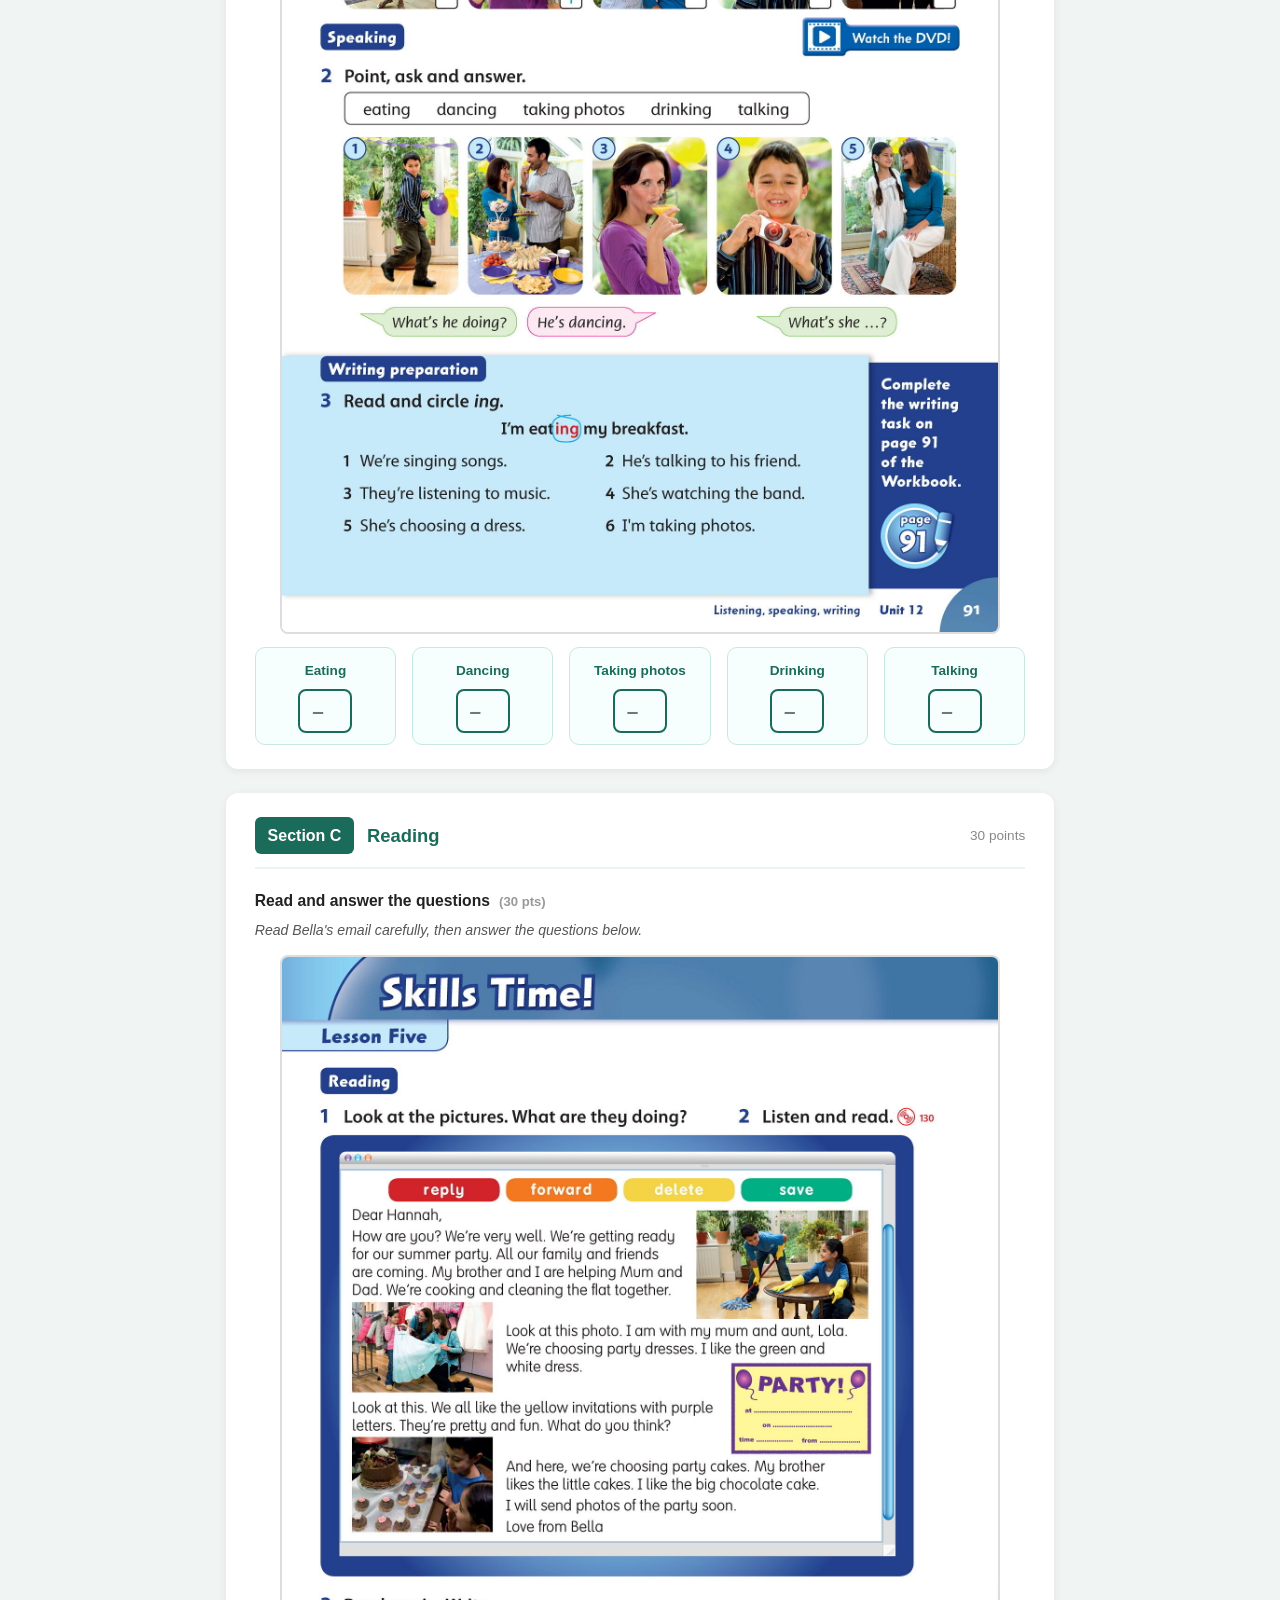
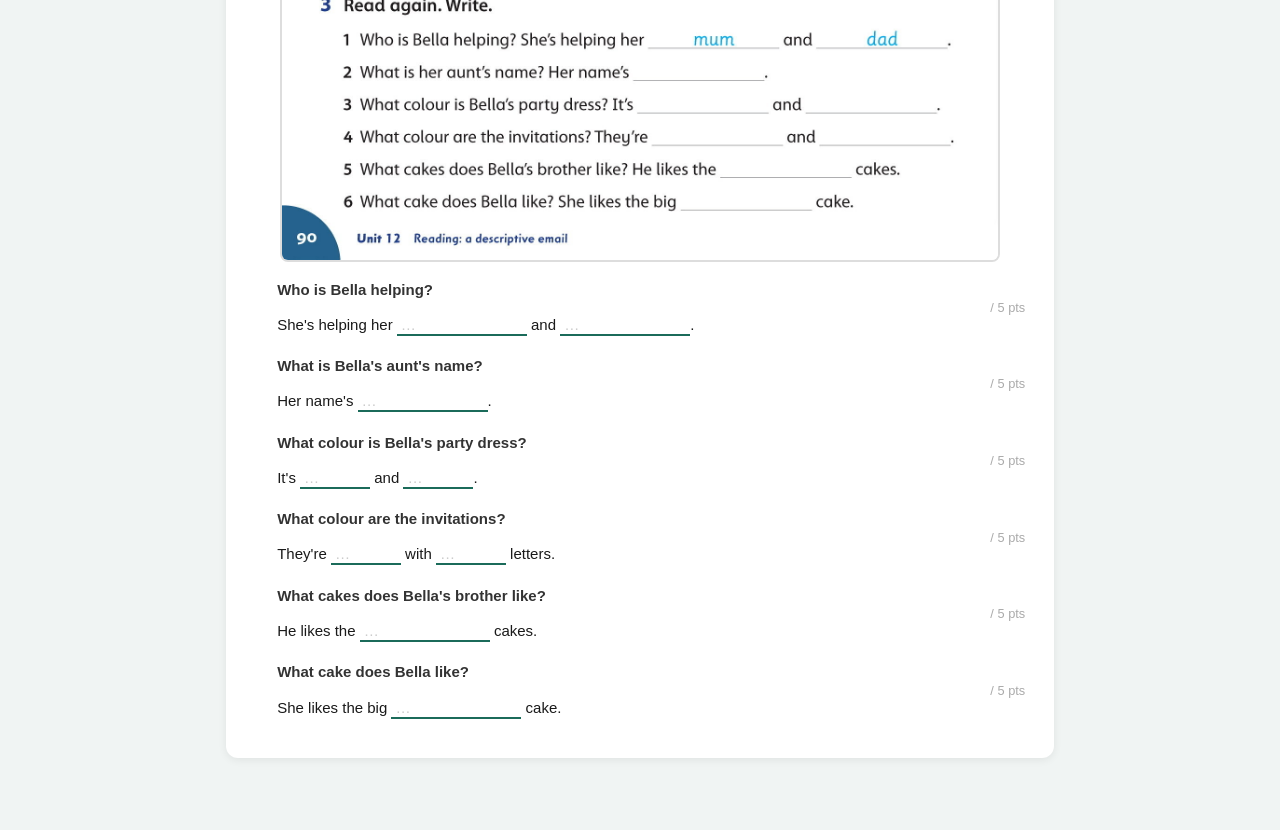
==== commit 5e26d03d: "Make exam fully interactive - All fill-in-the-blank spans replaced with real text inputs - Exercise " ====
--- a/exam.html
+++ b/exam.html
@@ -42,104 +42,127 @@
 
       <!-- Exercise 1 – Present Simple -->
       <div class="exercise">
-        <h3>Exercise 1 — Present Simple <small style="font-weight:400;color:#888;">(10 pts)</small></h3>
+        <h3>Exercise 1 — Present Simple <small>(10 pts)</small></h3>
         <p class="instruction">Complete the sentences with the correct form of the verb in brackets.</p>
         <ol>
-          <li>He <span class="blank"></span> (get up) at six o'clock.</li>
-          <li>She <span class="blank"></span> (go) to school at eight o'clock.</li>
-          <li>He <span class="blank"></span> (not like) snakes.</li>
-          <li><span class="blank"></span> she work in a hospital? (do / does)</li>
-          <li>She <span class="blank"></span> (have) breakfast at seven o'clock.</li>
-          <li>Where <span class="blank"></span> he <span class="blank"></span>? (work)</li>
-          <li>My dad <span class="blank"></span> (work) at night.</li>
-          <li>He <span class="blank"></span> (not have) dinner in the morning.</li>
-          <li>She <span class="blank"></span> (go) to bed at nine o'clock.</li>
-          <li><span class="blank"></span> your mum <span class="blank"></span> work at six o'clock? (start)</li>
+          <li>He <input type="text" class="blank-input" placeholder="…"> (get up) at six o'clock.</li>
+          <li>She <input type="text" class="blank-input" placeholder="…"> (go) to school at eight o'clock.</li>
+          <li>He <input type="text" class="blank-input" placeholder="…"> (not like) snakes.</li>
+          <li><input type="text" class="blank-input blank-short" placeholder="…"> she work in a hospital? <span class="hint">(do / does)</span></li>
+          <li>She <input type="text" class="blank-input" placeholder="…"> (have) breakfast at seven o'clock.</li>
+          <li>Where <input type="text" class="blank-input blank-short" placeholder="…"> he <input type="text" class="blank-input" placeholder="…">? <span class="hint">(work)</span></li>
+          <li>My dad <input type="text" class="blank-input" placeholder="…"> (work) at night.</li>
+          <li>He <input type="text" class="blank-input" placeholder="…"> (not have) dinner in the morning.</li>
+          <li>She <input type="text" class="blank-input" placeholder="…"> (go) to bed at nine o'clock.</li>
+          <li><input type="text" class="blank-input blank-short" placeholder="…"> your mum <input type="text" class="blank-input" placeholder="…"> work at six o'clock? <span class="hint">(start)</span></li>
         </ol>
       </div>
 
       <!-- Exercise 2 – Present Continuous -->
       <div class="exercise">
-        <h3>Exercise 2 — Present Continuous <small style="font-weight:400;color:#888;">(10 pts)</small></h3>
+        <h3>Exercise 2 — Present Continuous <small>(10 pts)</small></h3>
         <p class="instruction">Write the correct present continuous form of the verb in brackets.</p>
         <ol>
-          <li>She <span class="blank"></span> (wear) a blue skirt.</li>
-          <li>They <span class="blank"></span> (watch) a video.</li>
-          <li>He <span class="blank"></span> (eat) the wedding cake.</li>
-          <li>What <span class="blank"></span> you <span class="blank"></span>? (do) &nbsp; I <span class="blank"></span> with my friends. (dance)</li>
-          <li>She <span class="blank"></span> (not sleep). She <span class="blank"></span> (talk) to her friends.</li>
-          <li>Look at Grandma. What <span class="blank"></span> she <span class="blank"></span>? (do)</li>
-          <li>We <span class="blank"></span> (cook) and <span class="blank"></span> (clean) the flat together.</li>
-          <li>The band <span class="blank"></span> (play) music.</li>
-          <li>They <span class="blank"></span> (choose) party dresses.</li>
-          <li>I <span class="blank"></span> (take) photos of the party.</li>
+          <li>She <input type="text" class="blank-input" placeholder="…"> (wear) a blue skirt.</li>
+          <li>They <input type="text" class="blank-input" placeholder="…"> (watch) a video.</li>
+          <li>He <input type="text" class="blank-input" placeholder="…"> (eat) the wedding cake.</li>
+          <li>What <input type="text" class="blank-input blank-short" placeholder="…"> you <input type="text" class="blank-input" placeholder="…">? <span class="hint">(do)</span> &nbsp; I <input type="text" class="blank-input" placeholder="…"> with my friends. <span class="hint">(dance)</span></li>
+          <li>She <input type="text" class="blank-input" placeholder="…"> (not sleep). She <input type="text" class="blank-input" placeholder="…"> (talk) to her friends.</li>
+          <li>Look at Grandma. What <input type="text" class="blank-input blank-short" placeholder="…"> she <input type="text" class="blank-input" placeholder="…">? <span class="hint">(do)</span></li>
+          <li>We <input type="text" class="blank-input" placeholder="…"> (cook) and <input type="text" class="blank-input" placeholder="…"> (clean) the flat together.</li>
+          <li>The band <input type="text" class="blank-input" placeholder="…"> (play) music.</li>
+          <li>They <input type="text" class="blank-input" placeholder="…"> (choose) party dresses.</li>
+          <li>I <input type="text" class="blank-input" placeholder="…"> (take) photos of the party.</li>
         </ol>
       </div>
 
       <!-- Exercise 3 – Comparatives -->
       <div class="exercise">
-        <h3>Exercise 3 — Comparatives <small style="font-weight:400;color:#888;">(10 pts)</small></h3>
+        <h3>Exercise 3 — Comparatives <small>(10 pts)</small></h3>
         <p class="instruction">Complete the sentences using: <strong>bigger than &nbsp;·&nbsp; smaller than &nbsp;·&nbsp; taller than &nbsp;·&nbsp; shorter than</strong></p>
         <ol>
-          <li>The horse is <span class="blank"></span> the goat.</li>
-          <li>The girl is <span class="blank"></span> the boy.</li>
-          <li>The boy is <span class="blank"></span> the girl.</li>
-          <li>The sheep is <span class="blank"></span> the cow.</li>
-          <li>An elephant is <span class="blank"></span> a cat.</li>
-          <li>A baby sheep is <span class="blank"></span> a mummy sheep.</li>
-          <li>The mummy cow is <span class="blank"></span> the baby cow.</li>
-          <li>A goose is <span class="blank"></span> a horse.</li>
-          <li>This cow is <span class="blank"></span> that cow.</li>
-          <li>This goat is <span class="blank"></span> the other goats.</li>
-        </ol>
-      </div>
-
-      <!-- Exercise 4 – Adjectives -->
-      <div class="exercise">
-        <h3>Exercise 4 — Adjectives <small style="font-weight:400;color:#888;">(10 pts)</small></h3>
-        <p class="instruction">Circle <strong>all</strong> the adjectives in each sentence.</p>
-        <ol>
-          <li>She opens her <span class="choice">yellow</span> umbrella.</li>
-          <li>He eats a <span class="choice">hot</span> pizza.</li>
-          <li>I drink a <span class="choice">cold</span> milkshake.</li>
-          <li>They've got <span class="choice">long</span> hair.</li>
-          <li>He's wearing a <span class="choice">big</span> <span class="choice">red</span> coat.</li>
-          <li>She's got <span class="choice">curly</span> <span class="choice">brown</span> hair.</li>
-          <li>It's a <span class="choice">sunny</span> day.</li>
-          <li>Put on your <span class="choice">warm</span> coat. It's <span class="choice">cold</span> outside.</li>
-          <li>The <span class="choice">little</span> baby is <span class="choice">happy</span>.</li>
-          <li>She's wearing a <span class="choice">green</span> and <span class="choice">white</span> dress.</li>
-        </ol>
-        <p style="margin-top:.7rem;font-size:.82rem;color:#888;font-style:italic;">Note: the adjectives above are already circled as a guide. On the exam, print without the styling — students circle by hand.</p>
+          <li>The horse is <input type="text" class="blank-input blank-wide" placeholder="…"> the goat.</li>
+          <li>The girl is <input type="text" class="blank-input blank-wide" placeholder="…"> the boy.</li>
+          <li>The boy is <input type="text" class="blank-input blank-wide" placeholder="…"> the girl.</li>
+          <li>The sheep is <input type="text" class="blank-input blank-wide" placeholder="…"> the cow.</li>
+          <li>An elephant is <input type="text" class="blank-input blank-wide" placeholder="…"> a cat.</li>
+          <li>A baby sheep is <input type="text" class="blank-input blank-wide" placeholder="…"> a mummy sheep.</li>
+          <li>The mummy cow is <input type="text" class="blank-input blank-wide" placeholder="…"> the baby cow.</li>
+          <li>A goose is <input type="text" class="blank-input blank-wide" placeholder="…"> a horse.</li>
+          <li>This cow is <input type="text" class="blank-input blank-wide" placeholder="…"> that cow.</li>
+          <li>This goat is <input type="text" class="blank-input blank-wide" placeholder="…"> the other goats.</li>
+        </ol>
+      </div>
+
+      <!-- Exercise 4 – Adjectives (click to circle) -->
+      <div class="exercise">
+        <h3>Exercise 4 — Adjectives <small>(10 pts)</small></h3>
+        <p class="instruction">Click on the adjectives to circle them. Click again to un-circle.</p>
+        <ol>
+          <li>She opens her <span class="cw">yellow</span> umbrella.</li>
+          <li>He eats a <span class="cw">hot</span> pizza.</li>
+          <li>I drink a <span class="cw">cold</span> milkshake.</li>
+          <li>They've got <span class="cw">long</span> hair.</li>
+          <li>He's wearing a <span class="cw">big</span> <span class="cw">red</span> coat.</li>
+          <li>She's got <span class="cw">curly</span> <span class="cw">brown</span> hair.</li>
+          <li>It's a <span class="cw">sunny</span> day.</li>
+          <li>Put on your <span class="cw">warm</span> coat. It's <span class="cw">cold</span> outside.</li>
+          <li>The <span class="cw">little</span> baby is <span class="cw">happy</span>.</li>
+          <li>She's wearing a <span class="cw">green</span> and <span class="cw">white</span> dress.</li>
+        </ol>
       </div>
 
       <!-- Exercise 5 – Mixed -->
       <div class="exercise">
-        <h3>Exercise 5 — Mixed Grammar <small style="font-weight:400;color:#888;">(10 pts)</small></h3>
-
-        <p class="sub-label">a) Have got &nbsp;<small style="font-weight:400;color:#888;">(3 pts)</small></p>
+        <h3>Exercise 5 — Mixed Grammar <small>(10 pts)</small></h3>
+
+        <p class="sub-label">a) Have got <small>(3 pts)</small></p>
         <p class="instruction">Complete with: <em>'s got &nbsp;/&nbsp; 've got &nbsp;/&nbsp; hasn't got &nbsp;/&nbsp; haven't got</em></p>
         <ol>
-          <li>She <span class="blank"></span> brown hair.</li>
-          <li>He <span class="blank"></span> a bicycle.</li>
-          <li>I <span class="blank"></span> a sister. (negative)</li>
-        </ol>
-
-        <p class="sub-label">b) Can / Can't &nbsp;<small style="font-weight:400;color:#888;">(3 pts)</small></p>
+          <li>She <input type="text" class="blank-input" placeholder="…"> brown hair.</li>
+          <li>He <input type="text" class="blank-input" placeholder="…"> a bicycle.</li>
+          <li>I <input type="text" class="blank-input" placeholder="…"> a sister. <span class="hint">(negative)</span></li>
+        </ol>
+
+        <p class="sub-label">b) Can / Can't <small>(3 pts)</small></p>
         <p class="instruction">Write <em>can</em> or <em>can't</em>.</p>
         <ol>
-          <li>She <span class="blank"></span> ride a bike. ✓</li>
-          <li>He <span class="blank"></span> swim. ✗</li>
-          <li>I <span class="blank"></span> play the guitar. ✓</li>
-        </ol>
-
-        <p class="sub-label">c) This / That / These / Those &nbsp;<small style="font-weight:400;color:#888;">(4 pts)</small></p>
-        <p class="instruction">Circle the correct word.</p>
-        <ol>
-          <li><span class="choices"><span class="choice">This</span><span class="choice">These</span></span> is my bag.</li>
-          <li><span class="choices"><span class="choice">That</span><span class="choice">Those</span></span> are my books.</li>
-          <li><span class="choices"><span class="choice">This</span><span class="choice">That</span></span> boy over there is tall.</li>
-          <li><span class="choices"><span class="choice">These</span><span class="choice">Those</span></span> are my cousins over there.</li>
+          <li>She <input type="text" class="blank-input blank-short" placeholder="…"> ride a bike. ✓</li>
+          <li>He <input type="text" class="blank-input blank-short" placeholder="…"> swim. ✗</li>
+          <li>I <input type="text" class="blank-input blank-short" placeholder="…"> play the guitar. ✓</li>
+        </ol>
+
+        <p class="sub-label">c) This / That / These / Those <small>(4 pts)</small></p>
+        <p class="instruction">Click the correct word to select it.</p>
+        <ol class="choice-list">
+          <li>
+            <span class="choice-group" data-name="q5c1">
+              <span class="choice-word">This</span>
+              <span class="choice-word">These</span>
+            </span>
+            is my bag.
+          </li>
+          <li>
+            <span class="choice-group" data-name="q5c2">
+              <span class="choice-word">That</span>
+              <span class="choice-word">Those</span>
+            </span>
+            are my books.
+          </li>
+          <li>
+            <span class="choice-group" data-name="q5c3">
+              <span class="choice-word">This</span>
+              <span class="choice-word">That</span>
+            </span>
+            boy over there is tall.
+          </li>
+          <li>
+            <span class="choice-group" data-name="q5c4">
+              <span class="choice-word">These</span>
+              <span class="choice-word">Those</span>
+            </span>
+            are my cousins over there.
+          </li>
         </ol>
       </div>
     </div><!-- /Section A -->
@@ -155,25 +178,70 @@
         <span class="pts">20 points</span>
       </div>
 
-      <!-- Teacher note – hidden on print -->
       <div class="teacher-note">
         <strong>👩‍🏫 Teacher:</strong>
         Listening 1 → play the audio for <strong>Class Book page 79</strong> (Unit 10, Lesson 6). &nbsp;|&nbsp;
         Listening 2 → play the audio for <strong>Class Book page 91</strong> (Unit 12, Lesson 6 — Track 131).
       </div>
 
-      <!-- Listening 1 -->
-      <div class="exercise">
-        <h3>Listening 1 — Listen and tick (✓) the correct picture &nbsp;<small style="font-weight:400;color:#888;">(10 pts)</small></h3>
-        <p class="instruction">Listen to the weather report. Tick (✓) the correct weather picture for each day.</p>
-        <img src="images/listening1.jpg" alt="Listening Exercise 1 — Weather" class="exercise-img">
-      </div>
-
-      <!-- Listening 2 -->
-      <div class="exercise">
-        <h3>Listening 2 — Listen and number &nbsp;<small style="font-weight:400;color:#888;">(10 pts)</small></h3>
-        <p class="instruction">Listen and write the number next to the correct person.</p>
-        <img src="images/listening2.jpg" alt="Listening Exercise 2 — Party activities" class="exercise-img">
+      <!-- Listening 1 – tick a or b -->
+      <div class="exercise">
+        <h3>Listening 1 — Listen and tick (✓) the correct picture <small>(10 pts)</small></h3>
+        <p class="instruction">Look at the pictures. Listen to the weather report. Click <strong>a</strong> or <strong>b</strong> for each day.</p>
+        <img src="images/listening1.jpg" alt="Listening 1 — weather pictures" class="exercise-img">
+
+        <div class="listen-tick-grid">
+          <div class="tick-day">
+            <span class="day-label">1 Monday</span>
+            <label class="tick-opt"><input type="radio" name="l1_mon" value="a"> a</label>
+            <label class="tick-opt"><input type="radio" name="l1_mon" value="b"> b</label>
+          </div>
+          <div class="tick-day">
+            <span class="day-label">2 Wednesday</span>
+            <label class="tick-opt"><input type="radio" name="l1_wed" value="a"> a</label>
+            <label class="tick-opt"><input type="radio" name="l1_wed" value="b"> b</label>
+          </div>
+          <div class="tick-day">
+            <span class="day-label">3 Friday</span>
+            <label class="tick-opt"><input type="radio" name="l1_fri" value="a"> a</label>
+            <label class="tick-opt"><input type="radio" name="l1_fri" value="b"> b</label>
+          </div>
+          <div class="tick-day">
+            <span class="day-label">4 Sunday</span>
+            <label class="tick-opt"><input type="radio" name="l1_sun" value="a"> a</label>
+            <label class="tick-opt"><input type="radio" name="l1_sun" value="b"> b</label>
+          </div>
+        </div>
+      </div>
+
+      <!-- Listening 2 – number the pictures -->
+      <div class="exercise">
+        <h3>Listening 2 — Listen and number <small>(10 pts)</small></h3>
+        <p class="instruction">Listen. Write the number (1–5) next to the activity you hear.</p>
+        <img src="images/listening2.jpg" alt="Listening 2 — party activities" class="exercise-img">
+
+        <div class="listen-number-grid">
+          <div class="num-item">
+            <span class="activity-label">Eating</span>
+            <input type="number" class="num-input" min="1" max="5" placeholder="–">
+          </div>
+          <div class="num-item">
+            <span class="activity-label">Dancing</span>
+            <input type="number" class="num-input" min="1" max="5" placeholder="–">
+          </div>
+          <div class="num-item">
+            <span class="activity-label">Taking photos</span>
+            <input type="number" class="num-input" min="1" max="5" placeholder="–">
+          </div>
+          <div class="num-item">
+            <span class="activity-label">Drinking</span>
+            <input type="number" class="num-input" min="1" max="5" placeholder="–">
+          </div>
+          <div class="num-item">
+            <span class="activity-label">Talking</span>
+            <input type="number" class="num-input" min="1" max="5" placeholder="–">
+          </div>
+        </div>
       </div>
     </div><!-- /Section B -->
 
@@ -189,41 +257,41 @@
       </div>
 
       <div class="exercise">
-        <h3>Read and answer the questions &nbsp;<small style="font-weight:400;color:#888;">(30 pts)</small></h3>
+        <h3>Read and answer the questions <small>(30 pts)</small></h3>
         <p class="instruction">Read Bella's email carefully, then answer the questions below.</p>
 
         <img src="images/reading.jpg" alt="Reading — Bella's email" class="exercise-img">
 
         <ol class="reading-questions">
           <li>
-            Who is Bella helping? <br>
-            She's helping her <span class="blank"></span> and <span class="blank"></span>.
-            <span style="float:right;color:#aaa;font-size:.8rem;">/ 5 pts</span>
-          </li>
-          <li>
-            What is Bella's aunt's name? <br>
-            Her name's <span class="blank"></span>.
-            <span style="float:right;color:#aaa;font-size:.8rem;">/ 5 pts</span>
-          </li>
-          <li>
-            What colour is Bella's party dress? <br>
-            It's <span class="blank"></span> and <span class="blank"></span>.
-            <span style="float:right;color:#aaa;font-size:.8rem;">/ 5 pts</span>
-          </li>
-          <li>
-            What colour are the invitations? <br>
-            They're <span class="blank"></span> with <span class="blank"></span> letters.
-            <span style="float:right;color:#aaa;font-size:.8rem;">/ 5 pts</span>
-          </li>
-          <li>
-            What cakes does Bella's brother like? <br>
-            He likes the <span class="blank"></span> cakes.
-            <span style="float:right;color:#aaa;font-size:.8rem;">/ 5 pts</span>
-          </li>
-          <li>
-            What cake does Bella like? <br>
-            She likes the big <span class="blank"></span> cake.
-            <span style="float:right;color:#aaa;font-size:.8rem;">/ 5 pts</span>
+            <span class="q-text">Who is Bella helping?</span>
+            <span class="q-answer">She's helping her <input type="text" class="blank-input" placeholder="…"> and <input type="text" class="blank-input" placeholder="…">.</span>
+            <span class="pts-label">/ 5 pts</span>
+          </li>
+          <li>
+            <span class="q-text">What is Bella's aunt's name?</span>
+            <span class="q-answer">Her name's <input type="text" class="blank-input" placeholder="…">.</span>
+            <span class="pts-label">/ 5 pts</span>
+          </li>
+          <li>
+            <span class="q-text">What colour is Bella's party dress?</span>
+            <span class="q-answer">It's <input type="text" class="blank-input blank-short" placeholder="…"> and <input type="text" class="blank-input blank-short" placeholder="…">.</span>
+            <span class="pts-label">/ 5 pts</span>
+          </li>
+          <li>
+            <span class="q-text">What colour are the invitations?</span>
+            <span class="q-answer">They're <input type="text" class="blank-input blank-short" placeholder="…"> with <input type="text" class="blank-input blank-short" placeholder="…"> letters.</span>
+            <span class="pts-label">/ 5 pts</span>
+          </li>
+          <li>
+            <span class="q-text">What cakes does Bella's brother like?</span>
+            <span class="q-answer">He likes the <input type="text" class="blank-input" placeholder="…"> cakes.</span>
+            <span class="pts-label">/ 5 pts</span>
+          </li>
+          <li>
+            <span class="q-text">What cake does Bella like?</span>
+            <span class="q-answer">She likes the big <input type="text" class="blank-input" placeholder="…"> cake.</span>
+            <span class="pts-label">/ 5 pts</span>
           </li>
         </ol>
       </div>
--- a/css/style.css
+++ b/css/style.css
@@ -6,7 +6,7 @@
   background: #f0f4f3;
   color: #1a1a1a;
   font-size: 15px;
-  line-height: 1.6;
+  line-height: 1.7;
 }
 
 /* ─── Index Page ────────────────────────────────────────── */
@@ -65,14 +65,14 @@
 
 .student-btn .emoji { font-size: 1.8rem; display: block; margin-bottom: .3rem; }
 
-/* ─── Exam Page ─────────────────────────────────────────── */
+/* ─── Exam Page Layout ──────────────────────────────────── */
 .exam-wrapper {
   max-width: 860px;
   margin: 0 auto;
   padding: 1.5rem 1rem 3rem;
 }
 
-/* Sticky toolbar (screen only) */
+/* Sticky toolbar */
 .toolbar {
   position: sticky;
   top: 0;
@@ -88,11 +88,7 @@
   box-shadow: 0 3px 12px rgba(0,0,0,.2);
 }
 
-.toolbar .back-link {
-  color: rgba(255,255,255,.8);
-  text-decoration: none;
-  font-size: .9rem;
-}
+.toolbar .back-link { color: rgba(255,255,255,.8); text-decoration: none; font-size: .9rem; }
 .toolbar .back-link:hover { color: #fff; }
 
 #timer {
@@ -103,7 +99,7 @@
 }
 
 #timer.warning { color: #ff6b6b; animation: pulse 1s infinite; }
-@keyframes pulse { 0%,100% { opacity:1; } 50% { opacity:.5; } }
+@keyframes pulse { 0%,100%{opacity:1} 50%{opacity:.5} }
 
 .print-btn {
   background: #fff;
@@ -134,8 +130,6 @@
 .exam-header .level { font-size: .95rem; opacity: .85; }
 
 .exam-meta { display: flex; flex-direction: column; gap: .4rem; font-size: .9rem; }
-.exam-meta span { white-space: nowrap; }
-.meta-row { display: flex; gap: 1.5rem; align-items: center; }
 
 .student-name-display {
   font-size: 1.6rem;
@@ -143,6 +137,7 @@
   background: rgba(255,255,255,.2);
   padding: .3rem .8rem;
   border-radius: 8px;
+  text-align: center;
 }
 
 .score-box {
@@ -151,11 +146,10 @@
   border: 2px dashed rgba(255,255,255,.5);
   padding: .3rem .8rem;
   border-radius: 8px;
-  min-width: 110px;
-  text-align: center;
-}
-
-/* Teacher note banner */
+  text-align: center;
+}
+
+/* Teacher note */
 .teacher-note {
   background: #fff3cd;
   border-left: 5px solid #e67e22;
@@ -198,101 +192,181 @@
 .section-header .pts { margin-left: auto; font-size: .85rem; color: #888; white-space: nowrap; }
 
 /* Exercise blocks */
-.exercise { margin-bottom: 1.6rem; }
+.exercise { margin-bottom: 1.8rem; }
 .exercise:last-child { margin-bottom: 0; }
 
-.exercise h3 {
+.exercise h3 { font-size: .98rem; font-weight: 700; color: #222; margin-bottom: .25rem; }
+.exercise h3 small { font-size: .82rem; color: #999; margin-left: .3rem; }
+
+.instruction { font-style: italic; color: #555; font-size: .88rem; margin-bottom: .8rem; }
+.hint { color: #999; font-size: .85rem; }
+
+.exercise ol { padding-left: 1.4rem; }
+.exercise ol li { margin-bottom: .65rem; line-height: 2; }
+
+.sub-label { font-weight: 700; font-size: .92rem; margin: 1rem 0 .3rem; color: #1b6b5a; }
+.sub-label small { font-weight: 400; color: #999; }
+
+/* ─── Interactive Inputs ─────────────────────────────────── */
+.blank-input {
+  border: none;
+  border-bottom: 2px solid #1b6b5a;
+  outline: none;
+  width: 130px;
+  padding: 0 4px 1px;
   font-size: .95rem;
-  font-weight: 700;
-  color: #333;
-  margin-bottom: .3rem;
-}
-
-.exercise .instruction {
-  font-style: italic;
-  color: #555;
-  font-size: .88rem;
-  margin-bottom: .8rem;
-}
-
-.exercise ol { padding-left: 1.3rem; }
-.exercise ol li { margin-bottom: .55rem; line-height: 1.8; }
-.exercise ul { padding-left: 1.3rem; }
-.exercise ul li { margin-bottom: .4rem; }
-
-/* Answer blanks */
-.blank {
+  font-family: inherit;
+  color: #1a1a1a;
+  background: transparent;
+  vertical-align: baseline;
+  transition: border-color .2s;
+}
+
+.blank-input:focus { border-bottom-color: #e67e22; background: #fffbf5; border-radius: 2px 2px 0 0; }
+.blank-input::placeholder { color: #ccc; }
+
+.blank-input.blank-short { width: 70px; }
+.blank-input.blank-wide  { width: 160px; }
+
+/* number input for listening 2 */
+.num-input {
+  width: 54px;
+  height: 44px;
+  border: 2px solid #1b6b5a;
+  border-radius: 8px;
+  font-size: 1.3rem;
+  font-weight: 700;
+  text-align: center;
+  color: #1b6b5a;
+  outline: none;
+  background: #f6fffe;
+  transition: border-color .2s, background .2s;
+}
+.num-input:focus { border-color: #e67e22; background: #fffbf5; }
+
+/* ─── Click-to-Circle words (Exercise 4) ─────────────────── */
+.cw {
+  cursor: pointer;
+  border-radius: 20px;
+  padding: 1px 5px;
+  border: 2px solid transparent;
+  transition: border-color .15s, background .15s;
   display: inline-block;
-  border-bottom: 2px solid #1b6b5a;
-  min-width: 110px;
-  height: 1.4em;
-  vertical-align: bottom;
-  margin: 0 3px;
-  background: transparent;
-}
-
-/* Circle choices */
-.choices {
-  display: inline-flex;
-  gap: .4rem;
-  flex-wrap: wrap;
-}
-.choice {
+  user-select: none;
+}
+
+.cw:hover { background: #e8f5f2; border-color: #2e7d6e; }
+
+.cw.circled {
+  border-color: #1b6b5a;
+  background: #e8f5f2;
+  font-weight: 700;
+  color: #1b6b5a;
+}
+
+/* ─── Click-to-Select word choices (Exercise 5c) ─────────── */
+.choice-list { padding-left: 1.4rem; }
+.choice-list li { margin-bottom: .8rem; line-height: 2; }
+
+.choice-group { display: inline-flex; gap: .4rem; margin-right: .3rem; }
+
+.choice-word {
+  cursor: pointer;
   border: 2px solid #2e7d6e;
   border-radius: 20px;
-  padding: .1rem .55rem;
-  font-size: .9rem;
-  cursor: default;
-}
-
-/* Sub-exercise label */
-.sub-label {
-  font-weight: 700;
-  font-size: .9rem;
-  margin: .8rem 0 .35rem;
-  color: #1b6b5a;
-}
-
-/* Tick table for listening */
-.tick-table {
-  width: 100%;
-  border-collapse: collapse;
-  font-size: .9rem;
-  margin-top: .5rem;
-}
-.tick-table th, .tick-table td {
-  border: 1.5px solid #ccc;
-  padding: .45rem .7rem;
-  text-align: center;
-}
-.tick-table th { background: #e8f5f2; font-weight: 700; }
-.tick-table .tick-cell { width: 60px; }
-
-/* Number boxes for listening 2 */
-.number-boxes {
-  display: flex;
-  gap: .8rem;
+  padding: 1px 10px;
+  font-size: .93rem;
+  user-select: none;
+  transition: background .15s, color .15s, border-color .15s;
+  display: inline-block;
+}
+
+.choice-word:hover { background: #e8f5f2; }
+
+.choice-word.selected {
+  background: #1b6b5a;
+  color: #fff;
+  border-color: #1b6b5a;
+  font-weight: 700;
+}
+
+/* ─── Listening tick grid ────────────────────────────────── */
+.listen-tick-grid {
+  display: flex;
   flex-wrap: wrap;
-  margin-top: .5rem;
-}
-.number-box {
-  border: 2px solid #2e7d6e;
-  border-radius: 8px;
-  padding: .4rem .8rem;
-  font-size: .9rem;
-  min-width: 90px;
-  text-align: center;
-}
-.number-box .num-blank {
-  display: block;
-  width: 32px;
-  height: 32px;
-  border: 1.5px solid #333;
-  margin: .3rem auto 0;
-  border-radius: 4px;
-}
-
-/* Listening / Reading images */
+  gap: 1rem;
+  margin-top: .8rem;
+}
+
+.tick-day {
+  display: flex;
+  align-items: center;
+  gap: .6rem;
+  background: #f6fffe;
+  border: 1.5px solid #c5e8e0;
+  border-radius: 10px;
+  padding: .5rem 1rem;
+  flex: 1 1 160px;
+}
+
+.day-label { font-weight: 700; font-size: .88rem; color: #1b6b5a; min-width: 80px; }
+
+.tick-opt {
+  display: flex;
+  align-items: center;
+  gap: .3rem;
+  cursor: pointer;
+  font-size: .95rem;
+  font-weight: 600;
+  user-select: none;
+}
+
+.tick-opt input[type="radio"] {
+  width: 18px;
+  height: 18px;
+  accent-color: #1b6b5a;
+  cursor: pointer;
+}
+
+/* ─── Listening number grid ──────────────────────────────── */
+.listen-number-grid {
+  display: flex;
+  flex-wrap: wrap;
+  gap: 1rem;
+  margin-top: .8rem;
+}
+
+.num-item {
+  display: flex;
+  flex-direction: column;
+  align-items: center;
+  gap: .4rem;
+  background: #f6fffe;
+  border: 1.5px solid #c5e8e0;
+  border-radius: 10px;
+  padding: .7rem 1.1rem;
+  flex: 1 1 100px;
+}
+
+.activity-label { font-size: .85rem; font-weight: 700; color: #1b6b5a; text-align: center; }
+
+/* ─── Reading questions ──────────────────────────────────── */
+.reading-questions { padding-left: 1.4rem; }
+
+.reading-questions li {
+  margin-bottom: 1.1rem;
+  display: grid;
+  grid-template-columns: 1fr auto;
+  grid-template-rows: auto auto;
+  column-gap: 1rem;
+  row-gap: .2rem;
+}
+
+.q-text { font-weight: 600; grid-column: 1; grid-row: 1; color: #333; }
+.q-answer { grid-column: 1; grid-row: 2; line-height: 2.2; }
+.pts-label { grid-column: 2; grid-row: 1 / 3; align-self: center; color: #aaa; font-size: .8rem; white-space: nowrap; }
+
+/* ─── Listening/Reading images ───────────────────────────── */
 .exercise-img {
   width: 100%;
   max-width: 720px;
@@ -302,53 +376,62 @@
   margin: .8rem auto;
 }
 
-/* Reading answer lines */
-.reading-questions { margin-top: 1rem; }
-.reading-questions li { margin-bottom: 1rem; }
-
 /* ─── Print ──────────────────────────────────────────────── */
 @media print {
-  body { background: #fff; font-size: 12pt; }
-
-  .toolbar { display: none !important; }
-  .teacher-note { display: none !important; }
+  body { background: #fff; font-size: 11pt; line-height: 1.6; }
+
+  .toolbar, .teacher-note { display: none !important; }
 
   .exam-wrapper { max-width: 100%; padding: 0; }
 
   .exam-header {
-    background: #1b6b5a !important;
-    -webkit-print-color-adjust: exact;
-    print-color-adjust: exact;
     border-radius: 0;
     margin-bottom: 1rem;
-  }
-
-  .section {
-    box-shadow: none;
-    border: 1.5px solid #ccc;
-    border-radius: 0;
-    break-inside: avoid;
-    margin-bottom: 1rem;
-  }
-
-  .section-badge {
-    background: #1b6b5a !important;
     -webkit-print-color-adjust: exact;
     print-color-adjust: exact;
   }
 
-  .exercise-img { max-width: 100%; }
-
-  .blank {
+  .section {
+    box-shadow: none;
+    border: 1.5px solid #bbb;
+    border-radius: 6px;
+    margin-bottom: 1rem;
+    break-inside: avoid;
+    padding: 1rem 1.2rem;
+  }
+
+  .section-badge {
+    -webkit-print-color-adjust: exact;
+    print-color-adjust: exact;
+  }
+
+  .section-listening, .section-reading { break-before: page; }
+
+  /* Inputs look like underlines */
+  .blank-input {
+    border: none;
     border-bottom: 1.5px solid #000;
-    min-width: 100px;
+    width: 120px;
+    background: transparent !important;
   }
-
-  .choice { border-color: #000; }
-
-  .section-header { border-bottom-color: #999; }
-
-  /* Force section B and C to start on new pages */
-  .section-listening { break-before: page; }
-  .section-reading { break-before: page; }
-}
+  .blank-input.blank-short { width: 65px; }
+  .blank-input.blank-wide  { width: 150px; }
+
+  /* Circled words stay circled */
+  .cw { border: 1.5px solid transparent; padding: 1px 5px; }
+  .cw.circled { border-color: #000 !important; background: transparent !important; font-weight: 700; color: #000 !important; }
+
+  /* Selected choices stay highlighted */
+  .choice-word { border: 1.5px solid #555; }
+  .choice-word.selected { border: 2px solid #000 !important; font-weight: 700; background: transparent !important; color: #000 !important; }
+
+  /* Listening tick */
+  .tick-day { border: 1px solid #999; background: transparent; }
+  .listen-number-grid { gap: .6rem; }
+  .num-item { border: 1px solid #999; background: transparent; }
+  .num-input { border: 1.5px solid #000; background: transparent; font-size: 1rem; }
+
+  .exercise-img { max-width: 100%; border: 1px solid #ccc; }
+
+  .reading-questions li { margin-bottom: 1.4rem; }
+}
